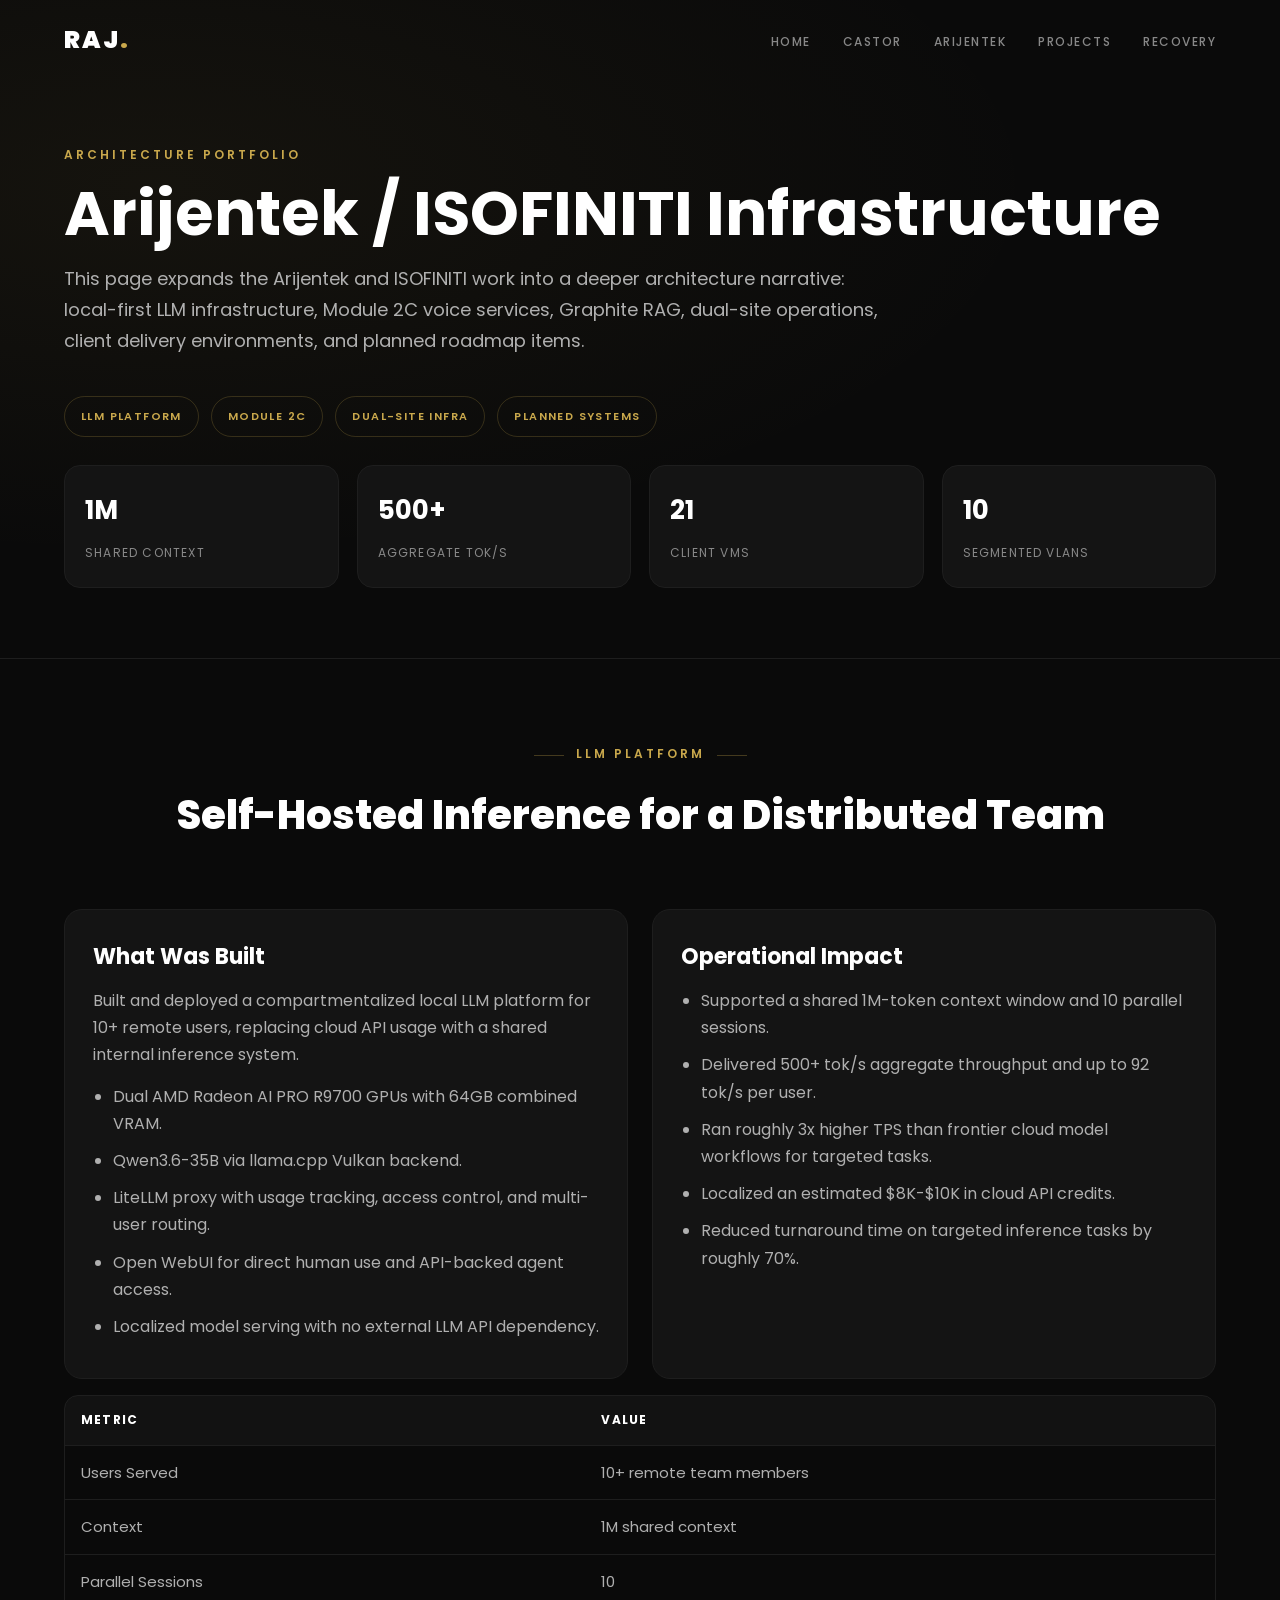
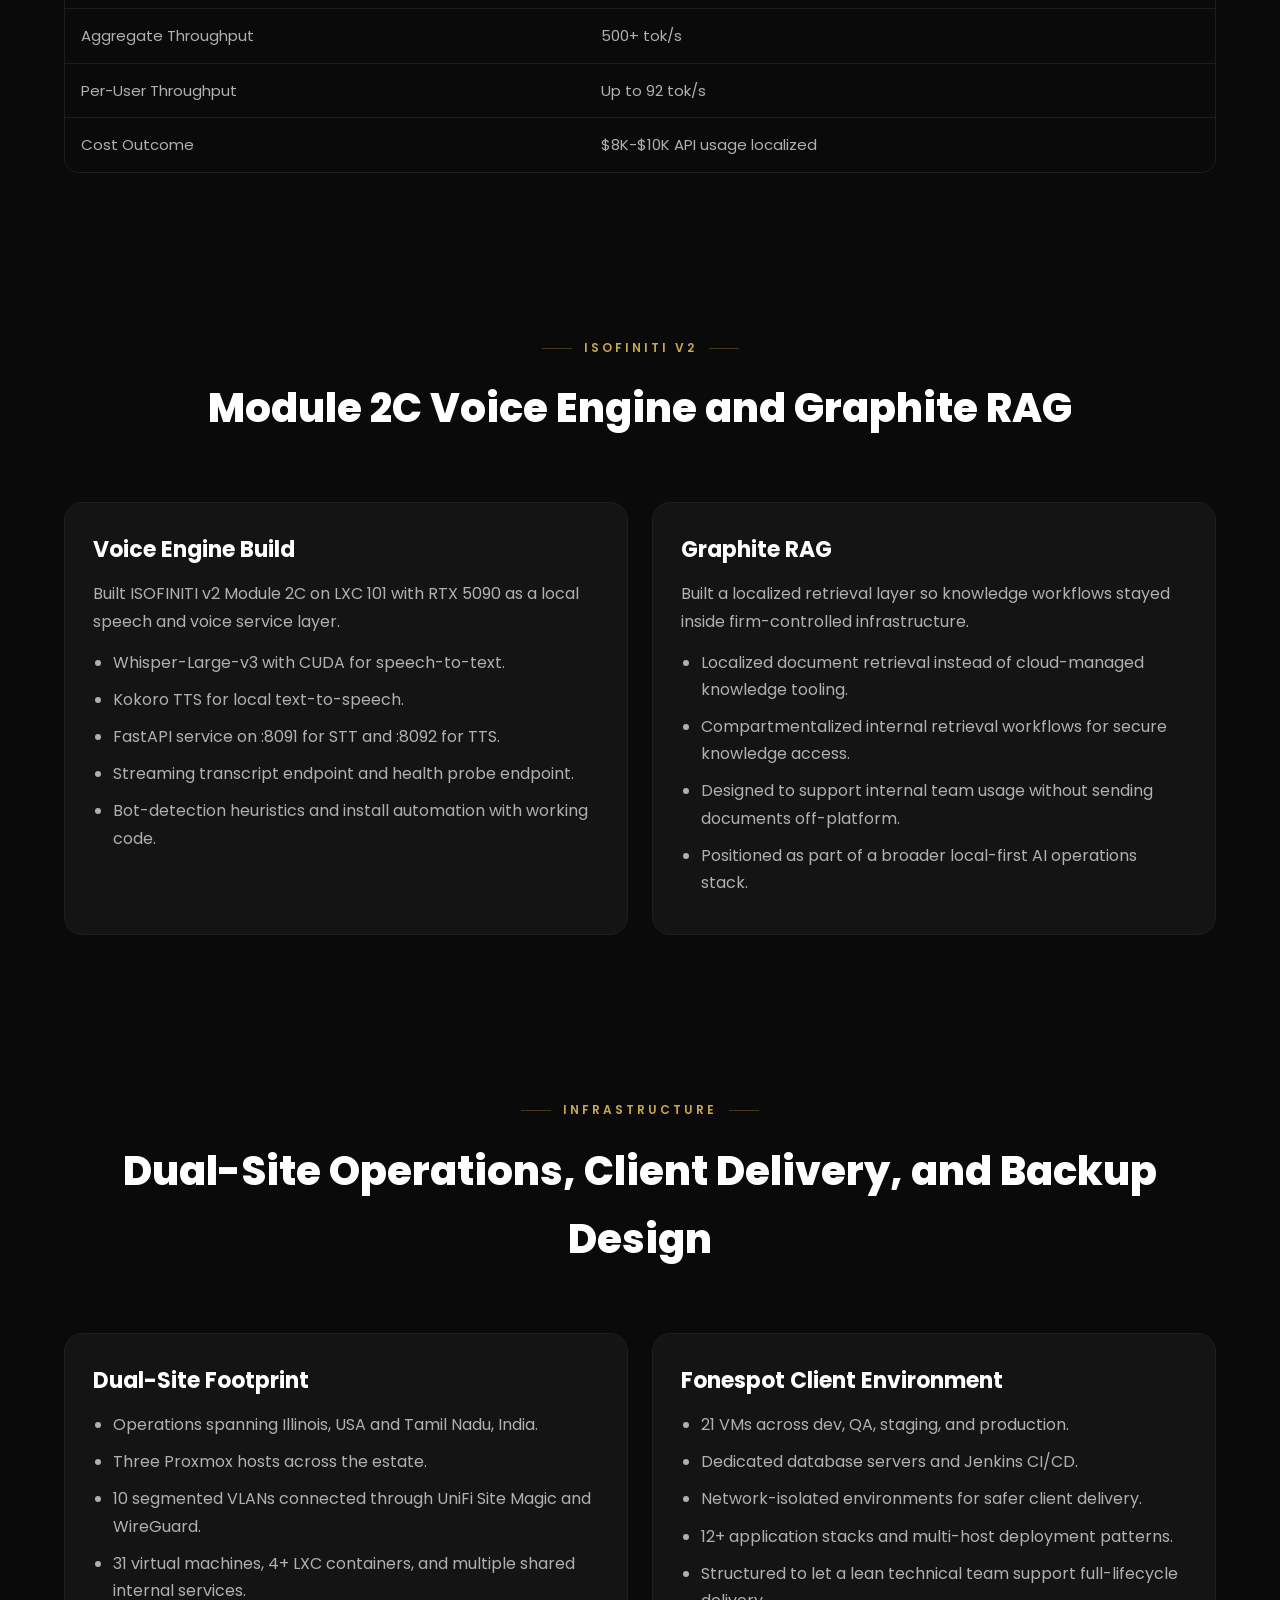
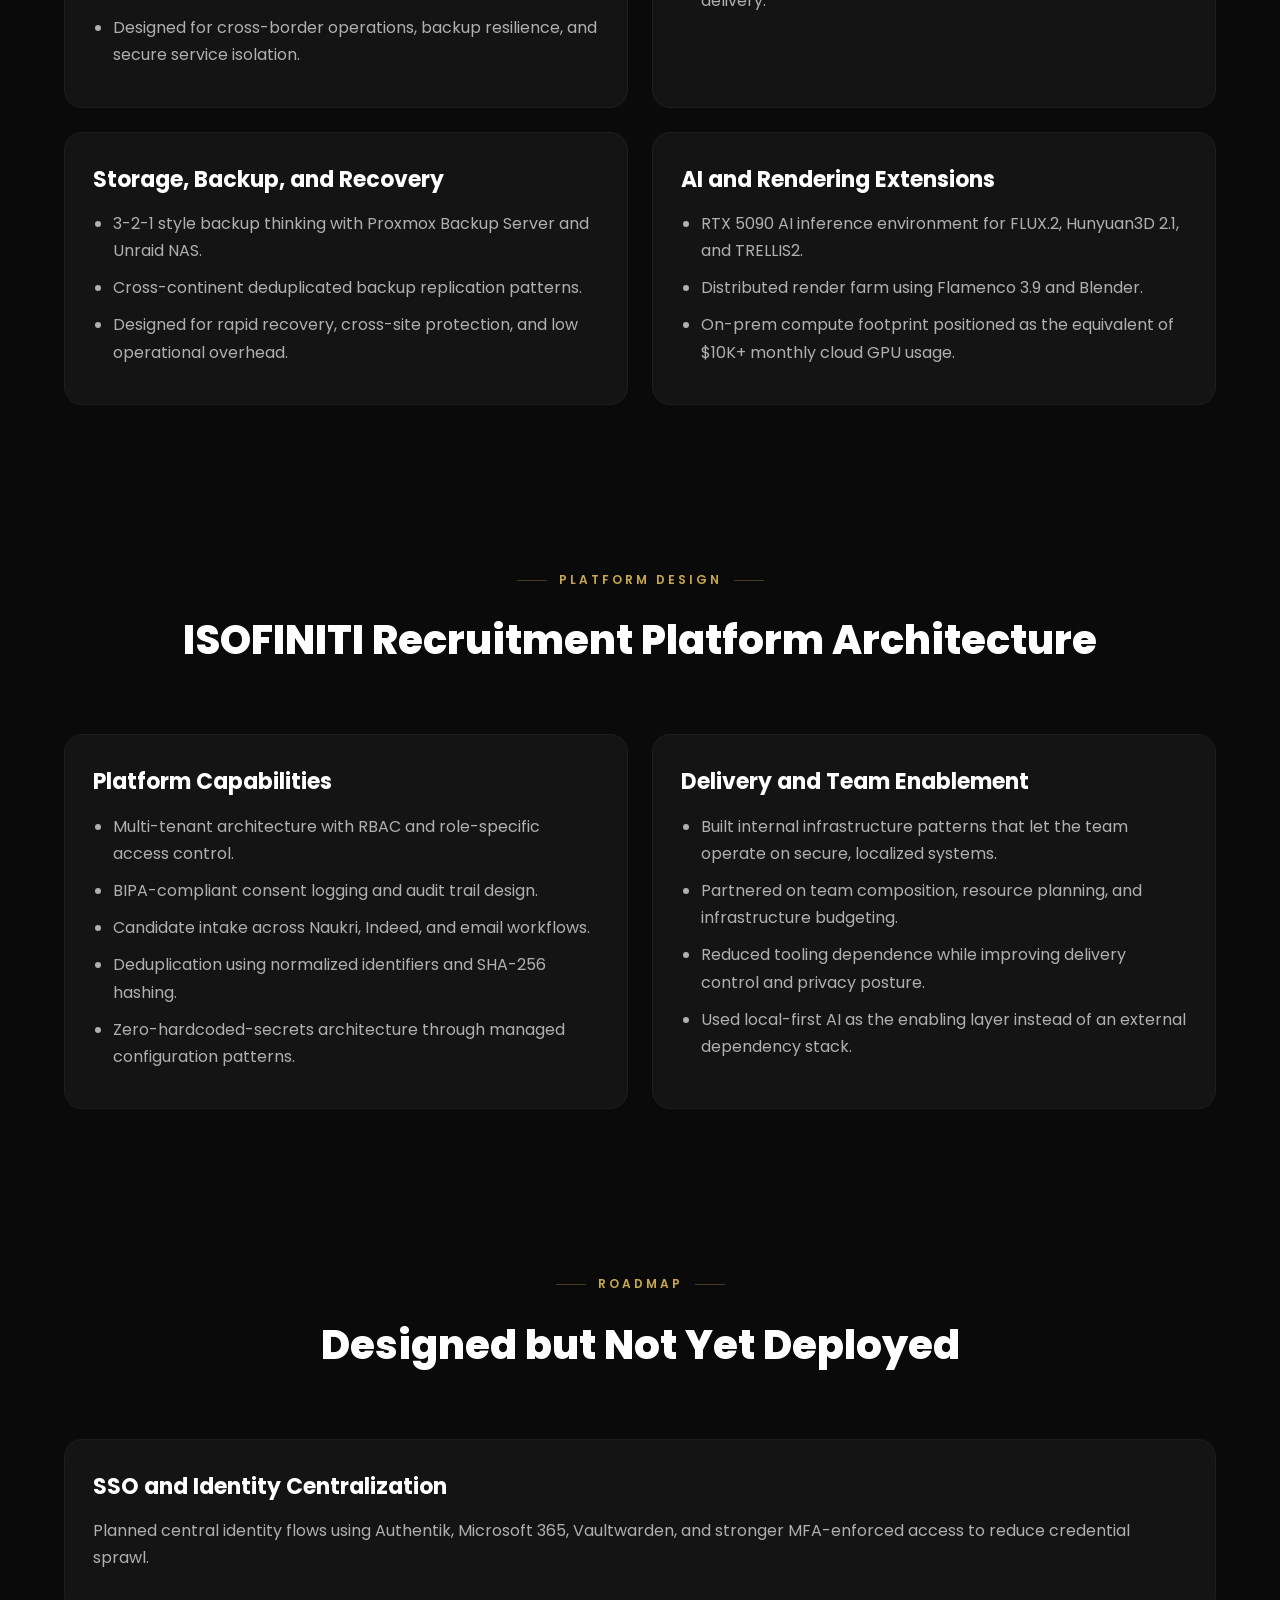
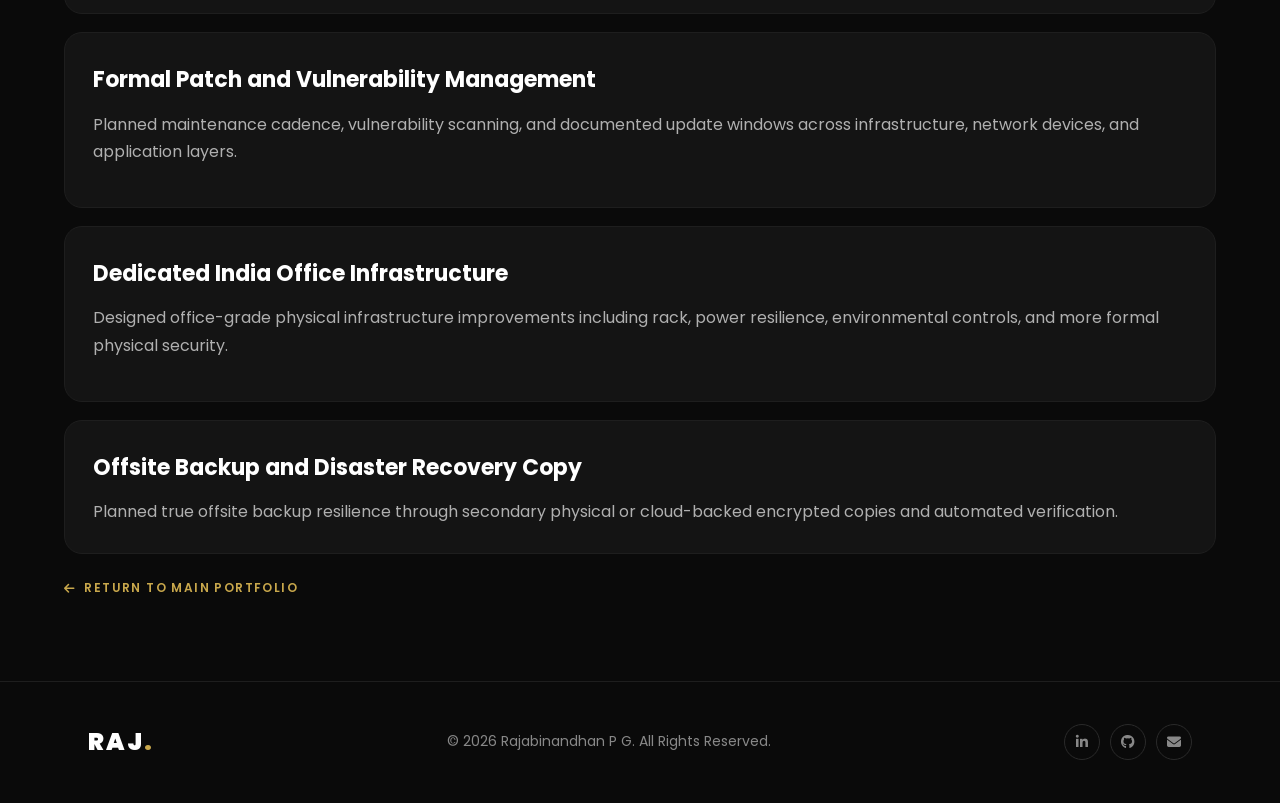
==== arijentek.html @ a94889e8 "Data dump" ====
<!DOCTYPE html>
<html lang="en">

<head>
  <meta charset="UTF-8">
  <meta name="viewport" content="width=device-width, initial-scale=1.0">
  <title>Arijentek & ISOFINITI | Rajabinandhan P G</title>
  <link rel="stylesheet" href="style.css">
  <link rel="stylesheet" href="https://cdnjs.cloudflare.com/ajax/libs/font-awesome/6.5.0/css/all.min.css">
  <link href="https://fonts.googleapis.com/css2?family=Poppins:wght@300;400;500;600;700;800;900&display=swap"
    rel="stylesheet">
</head>

<body>
  <nav class="navbar scrolled" id="navbar">
    <div class="container nav-container">
      <a href="index.html" class="logo">RAJ<span>.</span></a>
      <ul class="nav-links" id="navLinks">
        <li><a href="index.html">Home</a></li>
        <li><a href="castor.html">Castor</a></li>
        <li><a href="arijentek.html" class="active">Arijentek</a></li>
        <li><a href="projects.html">Projects</a></li>
        <li><a href="recovery.html">Recovery</a></li>
      </ul>
      <div class="hamburger" id="hamburger">
        <span></span>
        <span></span>
        <span></span>
      </div>
    </div>
  </nav>

  <section class="page-hero">
    <div class="container">
      <span class="label">Architecture Portfolio</span>
      <h1>Arijentek / ISOFINITI Infrastructure</h1>
      <p>This page expands the Arijentek and ISOFINITI work into a deeper architecture narrative: local-first LLM infrastructure, Module 2C voice services, Graphite RAG, dual-site operations, client delivery environments, and planned roadmap items.</p>
      <div class="page-links">
        <a href="#llm-platform" class="detail-link">LLM Platform</a>
        <a href="#voice-engine" class="detail-link">Module 2C</a>
        <a href="#dual-site" class="detail-link">Dual-Site Infra</a>
        <a href="#roadmap" class="detail-link">Planned Systems</a>
      </div>
      <div class="metric-grid">
        <div class="metric-card">
          <strong>1M</strong>
          <span>Shared Context</span>
        </div>
        <div class="metric-card">
          <strong>500+</strong>
          <span>Aggregate Tok/S</span>
        </div>
        <div class="metric-card">
          <strong>21</strong>
          <span>Client VMs</span>
        </div>
        <div class="metric-card">
          <strong>10</strong>
          <span>Segmented VLANs</span>
        </div>
      </div>
    </div>
  </section>

  <section class="content-section" id="llm-platform">
    <div class="container">
      <div class="section-header">
        <span class="label">LLM Platform</span>
        <h2>Self-Hosted Inference for a Distributed Team</h2>
      </div>
      <div class="content-grid">
        <div class="content-card">
          <h3>What Was Built</h3>
          <p>Built and deployed a compartmentalized local LLM platform for 10+ remote users, replacing cloud API usage with a shared internal inference system.</p>
          <ul class="bullet-list">
            <li>Dual AMD Radeon AI PRO R9700 GPUs with 64GB combined VRAM.</li>
            <li>Qwen3.6-35B via llama.cpp Vulkan backend.</li>
            <li>LiteLLM proxy with usage tracking, access control, and multi-user routing.</li>
            <li>Open WebUI for direct human use and API-backed agent access.</li>
            <li>Localized model serving with no external LLM API dependency.</li>
          </ul>
        </div>
        <div class="content-card">
          <h3>Operational Impact</h3>
          <ul class="bullet-list">
            <li>Supported a shared 1M-token context window and 10 parallel sessions.</li>
            <li>Delivered 500+ tok/s aggregate throughput and up to 92 tok/s per user.</li>
            <li>Ran roughly 3x higher TPS than frontier cloud model workflows for targeted tasks.</li>
            <li>Localized an estimated $8K-$10K in cloud API credits.</li>
            <li>Reduced turnaround time on targeted inference tasks by roughly 70%.</li>
          </ul>
        </div>
      </div>

      <div class="data-table">
        <table>
          <thead>
            <tr>
              <th>Metric</th>
              <th>Value</th>
            </tr>
          </thead>
          <tbody>
            <tr>
              <td>Users Served</td>
              <td>10+ remote team members</td>
            </tr>
            <tr>
              <td>Context</td>
              <td>1M shared context</td>
            </tr>
            <tr>
              <td>Parallel Sessions</td>
              <td>10</td>
            </tr>
            <tr>
              <td>Aggregate Throughput</td>
              <td>500+ tok/s</td>
            </tr>
            <tr>
              <td>Per-User Throughput</td>
              <td>Up to 92 tok/s</td>
            </tr>
            <tr>
              <td>Cost Outcome</td>
              <td>$8K-$10K API usage localized</td>
            </tr>
          </tbody>
        </table>
      </div>
    </div>
  </section>

  <section class="content-section" id="voice-engine">
    <div class="container">
      <div class="section-header">
        <span class="label">ISOFINITI v2</span>
        <h2>Module 2C Voice Engine and Graphite RAG</h2>
      </div>
      <div class="content-grid">
        <div class="content-card">
          <h3>Voice Engine Build</h3>
          <p>Built ISOFINITI v2 Module 2C on LXC 101 with RTX 5090 as a local speech and voice service layer.</p>
          <ul class="bullet-list">
            <li>Whisper-Large-v3 with CUDA for speech-to-text.</li>
            <li>Kokoro TTS for local text-to-speech.</li>
            <li>FastAPI service on :8091 for STT and :8092 for TTS.</li>
            <li>Streaming transcript endpoint and health probe endpoint.</li>
            <li>Bot-detection heuristics and install automation with working code.</li>
          </ul>
        </div>
        <div class="content-card">
          <h3>Graphite RAG</h3>
          <p>Built a localized retrieval layer so knowledge workflows stayed inside firm-controlled infrastructure.</p>
          <ul class="bullet-list">
            <li>Localized document retrieval instead of cloud-managed knowledge tooling.</li>
            <li>Compartmentalized internal retrieval workflows for secure knowledge access.</li>
            <li>Designed to support internal team usage without sending documents off-platform.</li>
            <li>Positioned as part of a broader local-first AI operations stack.</li>
          </ul>
        </div>
      </div>
    </div>
  </section>

  <section class="content-section" id="dual-site">
    <div class="container">
      <div class="section-header">
        <span class="label">Infrastructure</span>
        <h2>Dual-Site Operations, Client Delivery, and Backup Design</h2>
      </div>
      <div class="content-grid">
        <div class="content-card">
          <h3>Dual-Site Footprint</h3>
          <ul class="bullet-list">
            <li>Operations spanning Illinois, USA and Tamil Nadu, India.</li>
            <li>Three Proxmox hosts across the estate.</li>
            <li>10 segmented VLANs connected through UniFi Site Magic and WireGuard.</li>
            <li>31 virtual machines, 4+ LXC containers, and multiple shared internal services.</li>
            <li>Designed for cross-border operations, backup resilience, and secure service isolation.</li>
          </ul>
        </div>
        <div class="content-card">
          <h3>Fonespot Client Environment</h3>
          <ul class="bullet-list">
            <li>21 VMs across dev, QA, staging, and production.</li>
            <li>Dedicated database servers and Jenkins CI/CD.</li>
            <li>Network-isolated environments for safer client delivery.</li>
            <li>12+ application stacks and multi-host deployment patterns.</li>
            <li>Structured to let a lean technical team support full-lifecycle delivery.</li>
          </ul>
        </div>
        <div class="content-card">
          <h3>Storage, Backup, and Recovery</h3>
          <ul class="bullet-list">
            <li>3-2-1 style backup thinking with Proxmox Backup Server and Unraid NAS.</li>
            <li>Cross-continent deduplicated backup replication patterns.</li>
            <li>Designed for rapid recovery, cross-site protection, and low operational overhead.</li>
          </ul>
        </div>
        <div class="content-card">
          <h3>AI and Rendering Extensions</h3>
          <ul class="bullet-list">
            <li>RTX 5090 AI inference environment for FLUX.2, Hunyuan3D 2.1, and TRELLIS2.</li>
            <li>Distributed render farm using Flamenco 3.9 and Blender.</li>
            <li>On-prem compute footprint positioned as the equivalent of $10K+ monthly cloud GPU usage.</li>
          </ul>
        </div>
      </div>
    </div>
  </section>

  <section class="content-section" id="platform-design">
    <div class="container">
      <div class="section-header">
        <span class="label">Platform Design</span>
        <h2>ISOFINITI Recruitment Platform Architecture</h2>
      </div>
      <div class="content-grid">
        <div class="content-card">
          <h3>Platform Capabilities</h3>
          <ul class="bullet-list">
            <li>Multi-tenant architecture with RBAC and role-specific access control.</li>
            <li>BIPA-compliant consent logging and audit trail design.</li>
            <li>Candidate intake across Naukri, Indeed, and email workflows.</li>
            <li>Deduplication using normalized identifiers and SHA-256 hashing.</li>
            <li>Zero-hardcoded-secrets architecture through managed configuration patterns.</li>
          </ul>
        </div>
        <div class="content-card">
          <h3>Delivery and Team Enablement</h3>
          <ul class="bullet-list">
            <li>Built internal infrastructure patterns that let the team operate on secure, localized systems.</li>
            <li>Partnered on team composition, resource planning, and infrastructure budgeting.</li>
            <li>Reduced tooling dependence while improving delivery control and privacy posture.</li>
            <li>Used local-first AI as the enabling layer instead of an external dependency stack.</li>
          </ul>
        </div>
      </div>
    </div>
  </section>

  <section class="content-section" id="roadmap">
    <div class="container">
      <div class="section-header">
        <span class="label">Roadmap</span>
        <h2>Designed but Not Yet Deployed</h2>
      </div>
      <div class="section-grid section-stack">
        <div class="content-card">
          <h3>SSO and Identity Centralization</h3>
          <p>Planned central identity flows using Authentik, Microsoft 365, Vaultwarden, and stronger MFA-enforced access to reduce credential sprawl.</p>
        </div>
        <div class="content-card">
          <h3>Formal Patch and Vulnerability Management</h3>
          <p>Planned maintenance cadence, vulnerability scanning, and documented update windows across infrastructure, network devices, and application layers.</p>
        </div>
        <div class="content-card">
          <h3>Dedicated India Office Infrastructure</h3>
          <p>Designed office-grade physical infrastructure improvements including rack, power resilience, environmental controls, and more formal physical security.</p>
        </div>
        <div class="content-card">
          <h3>Offsite Backup and Disaster Recovery Copy</h3>
          <p>Planned true offsite backup resilience through secondary physical or cloud-backed encrypted copies and automated verification.</p>
        </div>
      </div>
      <a href="index.html" class="back-home"><i class="fas fa-arrow-left"></i> Return to main portfolio</a>
    </div>
  </section>

  <footer class="footer">
    <div class="container">
      <div class="footer-content">
        <a href="index.html" class="logo">RAJ<span>.</span></a>
        <p>&copy; 2026 Rajabinandhan P G. All Rights Reserved.</p>
        <div class="footer-social">
          <a href="https://www.linkedin.com/in/raj-abinandhanpg/" class="social-link" target="_blank"><i class="fab fa-linkedin-in"></i></a>
          <a href="https://github.com/RajabinandhanPG" class="social-link" target="_blank"><i class="fab fa-github"></i></a>
          <a href="mailto:rajabinandhanpg@gmail.com" class="social-link"><i class="fas fa-envelope"></i></a>
        </div>
      </div>
    </div>
  </footer>

  <button class="scroll-top" id="scrollTop"><i class="fas fa-arrow-up"></i></button>
  <script src="script.js"></script>
</body>

</html>
---- style.css ----
/* ===== RESET & BASE ===== */
*, *::before, *::after {
  margin: 0;
  padding: 0;
  box-sizing: border-box;
}

:root {
  --primary: #c9a84c;
  --primary-light: rgba(201, 168, 76, 0.12);
  --primary-hover: #dbb85e;
  --bg: #0a0a0a;
  --bg-alt: #0f0f0f;
  --bg-card: #141414;
  --bg-card-hover: #1a1a1a;
  --border: #1e1e1e;
  --border-light: #2a2a2a;
  --text: #888888;
  --text-light: #b0b0b0;
  --text-white: #e8e8e8;
  --white: #ffffff;
  --font: 'Poppins', sans-serif;
  --transition: 0.35s cubic-bezier(0.4, 0, 0.2, 1);
}

html {
  scroll-behavior: smooth;
  scroll-padding-top: 80px;
}

body {
  font-family: var(--font);
  background: var(--bg);
  color: var(--text);
  overflow-x: hidden;
  line-height: 1.7;
  -webkit-font-smoothing: antialiased;
}

a { text-decoration: none; color: inherit; }
ul { list-style: none; }
img { max-width: 100%; display: block; }
table { width: 100%; border-collapse: collapse; }

.container {
  max-width: 1200px;
  margin: 0 auto;
  padding: 0 24px;
}

/* ===== NAVBAR ===== */
.navbar {
  position: fixed;
  top: 0;
  left: 0;
  width: 100%;
  z-index: 1000;
  padding: 20px 0;
  transition: var(--transition);
  background: transparent;
}

.navbar.scrolled {
  background: rgba(10, 10, 10, 0.92);
  backdrop-filter: blur(24px);
  -webkit-backdrop-filter: blur(24px);
  padding: 14px 0;
  border-bottom: 1px solid var(--border);
}

.nav-container {
  display: flex;
  align-items: center;
  justify-content: space-between;
}

.logo {
  font-size: 24px;
  font-weight: 900;
  color: var(--white);
  letter-spacing: 2px;
  position: relative;
}

.logo span { color: var(--primary); }

.nav-links { display: flex; gap: 32px; align-items: center; }

.nav-links a {
  font-size: 12px;
  font-weight: 500;
  color: var(--text);
  text-transform: uppercase;
  letter-spacing: 1.5px;
  transition: var(--transition);
  position: relative;
  padding: 4px 0;
}

.nav-links a::after {
  content: '';
  position: absolute;
  bottom: -1px;
  left: 0;
  width: 0;
  height: 1.5px;
  background: var(--primary);
  transition: var(--transition);
}

.nav-links a:hover,
.nav-links a.active { color: var(--white); }

.nav-links a:hover::after,
.nav-links a.active::after { width: 100%; }

.hamburger {
  display: none;
  flex-direction: column;
  gap: 5px;
  cursor: pointer;
  z-index: 1001;
}

.hamburger span {
  width: 26px;
  height: 2px;
  background: var(--white);
  transition: var(--transition);
  border-radius: 2px;
}

.hamburger.active span:nth-child(1) { transform: rotate(45deg) translate(5px, 5px); }
.hamburger.active span:nth-child(2) { opacity: 0; }
.hamburger.active span:nth-child(3) { transform: rotate(-45deg) translate(5px, -5px); }

/* ===== HERO ===== */
.hero {
  min-height: 100vh;
  padding: 120px 0 80px;
  position: relative;
  background: radial-gradient(ellipse at 10% 40%, rgba(201, 168, 76, 0.04) 0%, transparent 60%);
}

.hero-container {
  display: flex;
  align-items: center;
  justify-content: space-between;
  gap: 60px;
}

.hero-content { flex: 1; max-width: 620px; }

.hero-greeting {
  display: inline-block;
  font-size: 16px;
  font-weight: 800;
  color: var(--primary);
  letter-spacing: 3px;
  text-transform: uppercase;
  margin-bottom: 12px;
}

.hero-content h1 {
  font-size: clamp(56px, 8vw, 100px);
  font-weight: 900;
  color: var(--white);
  line-height: 1;
  margin-bottom: 16px;
  letter-spacing: -2px;
}

.hero-content h1 span { color: var(--primary); }

.hero-title {
  font-size: clamp(22px, 3vw, 30px);
  font-weight: 700;
  color: var(--text-light);
  margin-bottom: 24px;
  letter-spacing: 0;
}

.hero-content p {
  font-size: 18px;
  font-weight: 500;
  line-height: 1.8;
  margin-bottom: 40px;
  max-width: 560px;
  color: var(--text-light);
}

.hero-buttons {
  display: flex;
  gap: 16px;
  margin-bottom: 48px;
  align-items: center;
}

.btn {
  display: inline-flex;
  align-items: center;
  gap: 10px;
  padding: 15px 30px;
  font-size: 12px;
  font-weight: 600;
  text-transform: uppercase;
  letter-spacing: 1.5px;
  border-radius: 50px;
  transition: var(--transition);
  cursor: pointer;
  font-family: var(--font);
  border: none;
}

.btn-primary {
  background: var(--primary);
  color: var(--bg);
}

.btn-primary:hover {
  background: var(--primary-hover);
  transform: translateY(-2px);
  box-shadow: 0 10px 40px rgba(201, 168, 76, 0.25);
}

.btn-secondary {
  background: transparent;
  color: var(--text-light);
  border: 1px solid var(--border-light);
}

.btn-secondary:hover {
  border-color: var(--primary);
  color: var(--primary);
}

.hero-social { display: flex; gap: 14px; align-items: center; }

/* Hero Image */
.hero-image {
  flex-shrink: 0;
  display: flex;
  align-items: center;
  justify-content: center;
}

.image-wrapper {
  width: 380px;
  height: 460px;
  border-radius: 20px;
  overflow: hidden;
  position: relative;
  border: 1px solid var(--border);
  background: var(--bg-card);
}

.image-wrapper::before {
  content: '';
  position: absolute;
  inset: 0;
  border-radius: 20px;
  padding: 1px;
  background: linear-gradient(180deg, rgba(201, 168, 76, 0.2), transparent 50%);
  -webkit-mask: linear-gradient(#fff 0 0) content-box, linear-gradient(#fff 0 0);
  -webkit-mask-composite: xor;
  mask-composite: exclude;
  pointer-events: none;
  z-index: 1;
}

.image-wrapper img {
  width: 100%;
  height: 100%;
  object-fit: cover;
  object-position: center top;
  display: block;
}

.social-link {
  width: 42px;
  height: 42px;
  display: flex;
  align-items: center;
  justify-content: center;
  border-radius: 50%;
  border: 1px solid var(--border-light);
  color: var(--text);
  font-size: 15px;
  transition: var(--transition);
}

.social-link:hover {
  border-color: var(--primary);
  color: var(--primary);
  transform: translateY(-3px);
  box-shadow: 0 5px 15px rgba(201, 168, 76, 0.2);
}

/* Email Button */
.email-btn {
  position: fixed;
  right: 30px;
  top: 50%;
  transform: translateY(-50%) rotate(90deg);
  transform-origin: right center;
  display: flex;
  align-items: center;
  gap: 12px;
  color: var(--text);
  font-size: 12px;
  font-weight: 500;
  letter-spacing: 2px;
  text-transform: uppercase;
  transition: var(--transition);
  z-index: 100;
  cursor: pointer;
  white-space: nowrap;
}

.email-btn i { font-size: 16px; }
.email-btn:hover { color: var(--primary); }

/* Scroll Indicator */
.scroll-indicator {
  position: absolute;
  bottom: 40px;
  left: 50%;
  transform: translateX(-50%);
  display: flex;
  flex-direction: column;
  align-items: center;
  gap: 8px;
}

.mouse {
  width: 24px;
  height: 38px;
  border: 2px solid var(--border-light);
  border-radius: 12px;
  position: relative;
}

.wheel {
  width: 3px;
  height: 8px;
  background: var(--primary);
  border-radius: 2px;
  position: absolute;
  top: 6px;
  left: 50%;
  transform: translateX(-50%);
  animation: scrollAnim 1.5s ease-in-out infinite;
}

@keyframes scrollAnim {
  0%, 100% { opacity: 1; transform: translateX(-50%) translateY(0); }
  100% { opacity: 0; transform: translateX(-50%) translateY(12px); }
}

.scroll-indicator span {
  font-size: 10px;
  letter-spacing: 2px;
  text-transform: uppercase;
  color: var(--text);
}

/* ===== STATS BAR ===== */
.stats-bar {
  padding: 60px 0;
  border-top: 1px solid var(--border);
  border-bottom: 1px solid var(--border);
}

.stats-container {
  display: grid;
  grid-template-columns: repeat(4, 1fr);
  gap: 30px;
  max-width: 1200px;
  margin: 0 auto;
  padding: 0 24px;
  text-align: center;
}

.stat-item h3 {
  font-size: 42px;
  font-weight: 800;
  color: var(--white);
  margin-bottom: 6px;
}

.stat-item h3 span { color: var(--primary); }

.stat-item p {
  font-size: 12px;
  text-transform: uppercase;
  letter-spacing: 2px;
  color: var(--text);
}

/* ===== ABOUT ===== */
.about-section { padding: 100px 0; }

.section-header {
  text-align: center;
  margin-bottom: 60px;
}

.section-header .label {
  display: inline-block;
  font-size: 12px;
  font-weight: 600;
  letter-spacing: 3px;
  text-transform: uppercase;
  color: var(--primary);
  margin-bottom: 16px;
  position: relative;
}

.section-header .label::before,
.section-header .label::after {
  content: '';
  position: absolute;
  top: 50%;
  width: 30px;
  height: 1px;
  background: var(--primary);
  opacity: 0.3;
}

.section-header .label::before { right: calc(100% + 12px); }
.section-header .label::after { left: calc(100% + 12px); }

.section-header h2 {
  font-size: clamp(26px, 3.5vw, 40px);
  font-weight: 800;
  color: var(--white);
  margin-bottom: 16px;
}

.section-header p {
  max-width: 560px;
  margin: 0 auto;
  font-size: 17px;
}

.about-text-full {
  max-width: 800px;
  margin: 0 auto;
  text-align: center;
}

.about-text-full p {
  font-size: 20px;
  line-height: 1.8;
  margin-bottom: 20px;
  color: var(--text-light);
}

.about-text-full strong { color: var(--text-light); }

.about-details {
  margin-top: 30px;
  display: grid;
  grid-template-columns: 1fr 1fr;
  gap: 16px 30px;
}

.detail-item {
  display: flex;
  flex-direction: column;
  gap: 2px;
}

.detail-label {
  font-size: 11px;
  text-transform: uppercase;
  letter-spacing: 1.5px;
  color: var(--primary);
  font-weight: 600;
}

.detail-value {
  font-size: 14px;
  color: var(--white);
  font-weight: 500;
}

/* ===== SKILLS ===== */
.skills-section {
  padding: 100px 0;
  background: var(--bg-alt);
}

.skills-grid {
  display: grid;
  grid-template-columns: repeat(3, 1fr);
  gap: 24px;
  max-width: 1200px;
  margin: 0 auto;
  padding: 0 24px;
}

.skill-category {
  background: var(--bg-card);
  border: 1px solid var(--border);
  border-radius: 16px;
  padding: 32px 28px;
  transition: var(--transition);
}

.skill-category:hover {
  border-color: rgba(201, 168, 76, 0.2);
  transform: translateY(-4px);
  box-shadow: 0 12px 40px rgba(0, 0, 0, 0.3);
}

.skill-category-header {
  display: flex;
  align-items: center;
  gap: 14px;
  margin-bottom: 20px;
}

.skill-icon {
  width: 46px;
  height: 46px;
  display: flex;
  align-items: center;
  justify-content: center;
  border-radius: 12px;
  background: var(--primary-light);
  color: var(--primary);
  font-size: 18px;
  flex-shrink: 0;
}

.skill-category-header h3 {
  font-size: 15px;
  font-weight: 700;
  color: var(--white);
}

.skill-tags { display: flex; flex-wrap: wrap; gap: 8px; }

.skill-tag {
  padding: 6px 14px;
  font-size: 12px;
  font-weight: 500;
  color: var(--text-light);
  background: rgba(255, 255, 255, 0.04);
  border: 1px solid var(--border);
  border-radius: 20px;
  transition: var(--transition);
}

.skill-tag:hover {
  border-color: var(--primary);
  color: var(--primary);
  background: var(--primary-light);
}

/* ===== EXPERIENCE / TIMELINE ===== */
.experience-section { padding: 100px 0; }

.timeline {
  max-width: 800px;
  margin: 0 auto;
  padding: 0 24px;
  position: relative;
}

.timeline::before {
  content: '';
  position: absolute;
  left: 0;
  top: 0;
  bottom: 0;
  width: 1px;
  background: var(--border-light);
}

.timeline-item {
  padding-left: 40px;
  padding-bottom: 50px;
  position: relative;
}

.timeline-item:last-child { padding-bottom: 0; }

.timeline-marker {
  position: absolute;
  left: -5px;
  top: 4px;
}

.timeline-dot {
  width: 10px;
  height: 10px;
  border-radius: 50%;
  background: var(--primary);
  border: 2px solid var(--bg);
  box-shadow: 0 0 0 3px rgba(201, 168, 76, 0.2);
}

.timeline-content {
  background: var(--bg-card);
  border: 1px solid var(--border);
  border-radius: 14px;
  padding: 28px;
  transition: var(--transition);
}

.timeline-content:hover {
  border-color: rgba(201, 168, 76, 0.2);
  transform: translateX(4px);
}

.timeline-tag {
  display: inline-block;
  font-size: 11px;
  font-weight: 600;
  color: var(--primary);
  text-transform: uppercase;
  letter-spacing: 2px;
  margin-bottom: 10px;
}

.timeline-content h3 {
  font-size: 18px;
  font-weight: 700;
  color: var(--white);
  margin-bottom: 12px;
}

.timeline-content p {
  font-size: 16px;
  line-height: 1.7;
  margin-bottom: 16px;
}

.timeline-tech {
  display: flex;
  flex-wrap: wrap;
  gap: 8px;
}

.timeline-tech span {
  font-size: 11px;
  padding: 4px 12px;
  background: var(--primary-light);
  color: var(--primary);
  border-radius: 20px;
  font-weight: 500;
}

.detail-link {
  display: inline-flex;
  align-items: center;
  gap: 8px;
  margin-top: 12px;
  padding: 10px 16px;
  border-radius: 999px;
  border: 1px solid rgba(201, 168, 76, 0.22);
  color: var(--primary);
  font-size: 11px;
  font-weight: 600;
  letter-spacing: 1.4px;
  text-transform: uppercase;
  transition: var(--transition);
}

.detail-link:hover {
  background: var(--primary-light);
  border-color: var(--primary);
  transform: translateY(-2px);
}

/* ===== AI SECTION ===== */
.ai-section {
  padding: 100px 0;
  background: var(--bg-alt);
}

.ai-grid {
  display: grid;
  grid-template-columns: repeat(3, 1fr);
  gap: 24px;
  max-width: 1200px;
  margin: 0 auto 50px;
  padding: 0 24px;
}

.ai-card {
  background: var(--bg-card);
  border: 1px solid var(--border);
  border-radius: 16px;
  padding: 32px 28px;
  transition: var(--transition);
}

.ai-card:hover {
  border-color: rgba(201, 168, 76, 0.2);
  transform: translateY(-4px);
}

.ai-card-icon {
  width: 52px;
  height: 52px;
  display: flex;
  align-items: center;
  justify-content: center;
  border-radius: 14px;
  background: var(--primary-light);
  color: var(--primary);
  font-size: 22px;
  margin-bottom: 20px;
}

.ai-card h3 {
  font-size: 18px;
  font-weight: 700;
  color: var(--white);
  margin-bottom: 20px;
}

.ai-specs { display: flex; flex-direction: column; gap: 12px; }

.spec-row {
  display: flex;
  justify-content: space-between;
  align-items: center;
  padding-bottom: 10px;
  border-bottom: 1px solid var(--border);
}

.spec-label { font-size: 13px; color: var(--text); }

.spec-value {
  font-size: 13px;
  font-weight: 600;
  color: var(--white);
}

.ai-capabilities {
  display: flex;
  flex-wrap: wrap;
  gap: 8px;
}

.ai-cap {
  padding: 7px 16px;
  font-size: 12px;
  font-weight: 500;
  color: var(--text-light);
  background: var(--primary-light);
  border: 1px solid rgba(201, 168, 76, 0.15);
  border-radius: 20px;
}

.project-card-actions {
  margin-top: 18px;
}

/* Rendering Section */
.rendering-section {
  max-width: 1200px;
  margin: 0 auto;
  padding: 0 24px;
}

.rendering-header {
  text-align: center;
  margin-bottom: 30px;
}

.rendering-header h3 {
  font-size: 22px;
  font-weight: 700;
  color: var(--white);
  display: flex;
  align-items: center;
  justify-content: center;
  gap: 10px;
}

.rendering-header h3 i { color: var(--primary); }

.rendering-header p { font-size: 16px; margin-top: 6px; }

.rendering-grid {
  display: grid;
  grid-template-columns: repeat(4, 1fr);
  gap: 20px;
}

.render-stat {
  background: var(--bg-card);
  border: 1px solid var(--border);
  border-radius: 14px;
  padding: 28px 20px;
  text-align: center;
  transition: var(--transition);
}

.render-stat:hover {
  border-color: rgba(201, 168, 76, 0.2);
  transform: translateY(-3px);
}

.render-stat-value {
  display: block;
  font-size: 20px;
  font-weight: 800;
  color: var(--primary);
  margin-bottom: 6px;
}

.render-stat-label {
  font-size: 12px;
  color: var(--text);
  text-transform: uppercase;
  letter-spacing: 1px;
}

/* ===== PROBLEMS SECTION ===== */
.problems-section { padding: 100px 0; }

.problems-grid {
  display: grid;
  grid-template-columns: repeat(3, 1fr);
  gap: 24px;
  max-width: 1200px;
  margin: 0 auto;
  padding: 0 24px;
}

.problem-card {
  background: var(--bg-card);
  border: 1px solid var(--border);
  border-radius: 16px;
  padding: 32px 28px;
  transition: var(--transition);
  position: relative;
  overflow: hidden;
}

.problem-card::before {
  content: '';
  position: absolute;
  top: 0;
  left: 0;
  width: 100%;
  height: 3px;
  background: linear-gradient(90deg, var(--primary), transparent);
  opacity: 0;
  transition: var(--transition);
}

.problem-card:hover {
  border-color: rgba(201, 168, 76, 0.2);
  transform: translateY(-5px);
  box-shadow: 0 15px 40px rgba(0, 0, 0, 0.3);
}

.problem-card:hover::before { opacity: 1; }

.problem-number {
  font-size: 48px;
  font-weight: 900;
  color: var(--primary);
  margin-bottom: 16px;
  line-height: 1;
}

.problem-card h3 {
  font-size: 17px;
  font-weight: 700;
  color: var(--white);
  margin-bottom: 10px;
}

.problem-card p {
  font-size: 15px;
  line-height: 1.7;
  margin-bottom: 8px;
}

.problem-card .solution { color: var(--text-light); }

/* ===== CONTACT ===== */
.contact-section {
  padding: 100px 0;
  background: var(--bg-alt);
}

.contact-wrapper {
  display: grid;
  grid-template-columns: 1fr 1fr;
  gap: 60px;
  max-width: 1200px;
  margin: 0 auto;
  padding: 0 24px;
}

.contact-info h3 {
  font-size: 24px;
  color: var(--white);
  font-weight: 700;
  margin-bottom: 14px;
}

.contact-info > p { font-size: 16px; margin-bottom: 30px; }

.contact-detail {
  display: flex;
  align-items: center;
  gap: 16px;
  margin-bottom: 20px;
}

.contact-detail-icon {
  width: 46px;
  height: 46px;
  display: flex;
  align-items: center;
  justify-content: center;
  border-radius: 12px;
  background: var(--primary-light);
  color: var(--primary);
  font-size: 16px;
  flex-shrink: 0;
}

.contact-detail-text h4 {
  font-size: 13px;
  color: var(--white);
  font-weight: 600;
  margin-bottom: 2px;
}

.contact-detail-text p { font-size: 15px; }

.contact-form {
  display: flex;
  flex-direction: column;
  gap: 18px;
}

.form-row {
  display: grid;
  grid-template-columns: 1fr 1fr;
  gap: 18px;
}

.contact-form input,
.contact-form textarea {
  width: 100%;
  padding: 15px 18px;
  background: var(--bg-card);
  border: 1px solid var(--border);
  border-radius: 12px;
  color: var(--white);
  font-family: var(--font);
  font-size: 14px;
  transition: var(--transition);
  outline: none;
}

.contact-form input:focus,
.contact-form textarea:focus {
  border-color: var(--primary);
  box-shadow: 0 0 0 3px rgba(201, 168, 76, 0.1);
}

.contact-form textarea {
  height: 140px;
  resize: none;
}

.contact-form input::placeholder,
.contact-form textarea::placeholder { color: var(--text); opacity: 0.5; }

/* ===== DETAIL PAGES ===== */
.page-hero {
  padding: 140px 0 70px;
  border-bottom: 1px solid var(--border);
  background: radial-gradient(ellipse at 12% 28%, rgba(201, 168, 76, 0.06) 0%, transparent 56%);
}

.page-hero .label {
  display: inline-block;
  font-size: 12px;
  font-weight: 600;
  letter-spacing: 3px;
  text-transform: uppercase;
  color: var(--primary);
  margin-bottom: 16px;
}

.page-hero h1 {
  font-size: clamp(36px, 5vw, 62px);
  color: var(--white);
  margin-bottom: 18px;
  line-height: 1.05;
}

.page-hero p {
  max-width: 820px;
  font-size: 18px;
  color: var(--text-light);
}

.page-links {
  display: flex;
  flex-wrap: wrap;
  gap: 12px;
  margin-top: 28px;
}

.content-section {
  padding: 80px 0;
}

.content-grid {
  display: grid;
  grid-template-columns: repeat(2, minmax(0, 1fr));
  gap: 24px;
}

.content-card {
  background: var(--bg-card);
  border: 1px solid var(--border);
  border-radius: 18px;
  padding: 28px;
}

.content-card h3 {
  font-size: 22px;
  color: var(--white);
  margin-bottom: 12px;
}

.content-card p {
  font-size: 16px;
  color: var(--text-light);
  margin-bottom: 14px;
}

.content-card:last-child p:last-child {
  margin-bottom: 0;
}

.bullet-list {
  list-style: disc;
  padding-left: 20px;
  color: var(--text-light);
}

.bullet-list li {
  margin-bottom: 10px;
}

.metric-grid {
  display: grid;
  grid-template-columns: repeat(4, minmax(0, 1fr));
  gap: 18px;
  margin-top: 28px;
}

.metric-card {
  background: var(--bg-card);
  border: 1px solid var(--border);
  border-radius: 16px;
  padding: 22px 20px;
}

.metric-card strong {
  display: block;
  color: var(--white);
  font-size: 26px;
  margin-bottom: 6px;
}

.metric-card span {
  font-size: 12px;
  color: var(--text);
  text-transform: uppercase;
  letter-spacing: 1.2px;
}

.data-table {
  margin-top: 16px;
  overflow: hidden;
  border: 1px solid var(--border);
  border-radius: 14px;
}

.data-table th,
.data-table td {
  padding: 14px 16px;
  text-align: left;
  border-bottom: 1px solid var(--border);
}

.data-table th {
  color: var(--white);
  background: rgba(255, 255, 255, 0.03);
  font-size: 12px;
  letter-spacing: 1.2px;
  text-transform: uppercase;
}

.data-table td {
  color: var(--text-light);
  font-size: 15px;
}

.data-table tr:last-child td {
  border-bottom: none;
}

.section-stack {
  display: flex;
  flex-direction: column;
  gap: 18px;
}

.tag-row {
  display: flex;
  flex-wrap: wrap;
  gap: 8px;
  margin-top: 14px;
}

.tag-row span {
  padding: 6px 12px;
  border-radius: 999px;
  background: var(--primary-light);
  color: var(--primary);
  font-size: 11px;
}

.back-home {
  display: inline-flex;
  align-items: center;
  gap: 8px;
  margin-top: 24px;
  color: var(--primary);
  font-size: 12px;
  font-weight: 600;
  letter-spacing: 1.4px;
  text-transform: uppercase;
}

/* ===== FOOTER ===== */
.footer {
  padding: 40px 0;
  border-top: 1px solid var(--border);
}

.footer-content {
  display: flex;
  align-items: center;
  justify-content: space-between;
  max-width: 1200px;
  margin: 0 auto;
  padding: 0 24px;
}

.footer-content p { font-size: 14px; color: var(--text); }

.footer-social { display: flex; gap: 10px; }

.footer-social .social-link {
  width: 36px;
  height: 36px;
  font-size: 14px;
}

/* ===== SCROLL TO TOP ===== */
.scroll-top {
  position: fixed;
  bottom: 30px;
  right: 30px;
  width: 46px;
  height: 46px;
  background: var(--primary);
  color: var(--bg);
  border: none;
  border-radius: 12px;
  font-size: 16px;
  cursor: pointer;
  opacity: 0;
  visibility: hidden;
  transform: translateY(10px);
  transition: var(--transition);
  z-index: 999;
  display: flex;
  align-items: center;
  justify-content: center;
}

.scroll-top.visible {
  opacity: 1;
  visibility: visible;
  transform: translateY(0);
}

.scroll-top:hover {
  transform: translateY(-3px);
  box-shadow: 0 8px 25px rgba(201, 168, 76, 0.4);
}



/* ===== RESPONSIVE ===== */
@media (max-width: 1024px) {
  .hero-container {
    flex-direction: column-reverse;
    text-align: center;
    padding-top: 30px;
  }

  .hero-content { max-width: 100%; }
  .hero-content p { margin: 0 auto 40px; }
  .hero-buttons { justify-content: center; }
  .hero-social { justify-content: center; }

  .hero-image { width: 100%; display: flex; justify-content: center; margin-bottom: 30px; }

  .email-btn { display: none; }

  .skills-grid { grid-template-columns: repeat(2, 1fr); }
  .ai-grid { grid-template-columns: repeat(2, 1fr); }
  .problems-grid { grid-template-columns: repeat(2, 1fr); }
  .rendering-grid { grid-template-columns: repeat(2, 1fr); }
  .content-grid { grid-template-columns: 1fr; }
  .metric-grid { grid-template-columns: repeat(2, 1fr); }

  .stats-container { grid-template-columns: repeat(2, 1fr); gap: 40px; }
}

@media (max-width: 768px) {
  .hamburger { display: flex; }

  .nav-links {
    position: fixed;
    top: 0;
    right: -100%;
    width: 280px;
    height: 100vh;
    background: var(--bg-card);
    flex-direction: column;
    justify-content: center;
    gap: 28px;
    transition: var(--transition);
    border-left: 1px solid var(--border);
  }

  .nav-links.active { right: 0; }

  .skills-grid,
  .problems-grid { grid-template-columns: 1fr; }

  .ai-grid { grid-template-columns: 1fr; }

  .contact-wrapper { grid-template-columns: 1fr; }
  .form-row { grid-template-columns: 1fr; }
  .metric-grid { grid-template-columns: 1fr; }

  .footer-content {
    flex-direction: column;
    gap: 16px;
    text-align: center;
  }

  .rendering-grid { grid-template-columns: repeat(2, 1fr); }

  .about-details { grid-template-columns: 1fr; }

  .hero-image { width: 100%; margin-bottom: 30px; }
  .image-wrapper { width: 260px; height: 320px; }
  .image-wrapper::before { display: none; }
}

@media (max-width: 480px) {
  .hero-content h1 { font-size: 40px; }
  .hero-buttons { flex-direction: column; width: 100%; }
  .btn { width: 100%; justify-content: center; }
  .stats-container { grid-template-columns: 1fr; }
  .rendering-grid { grid-template-columns: 1fr; }
}
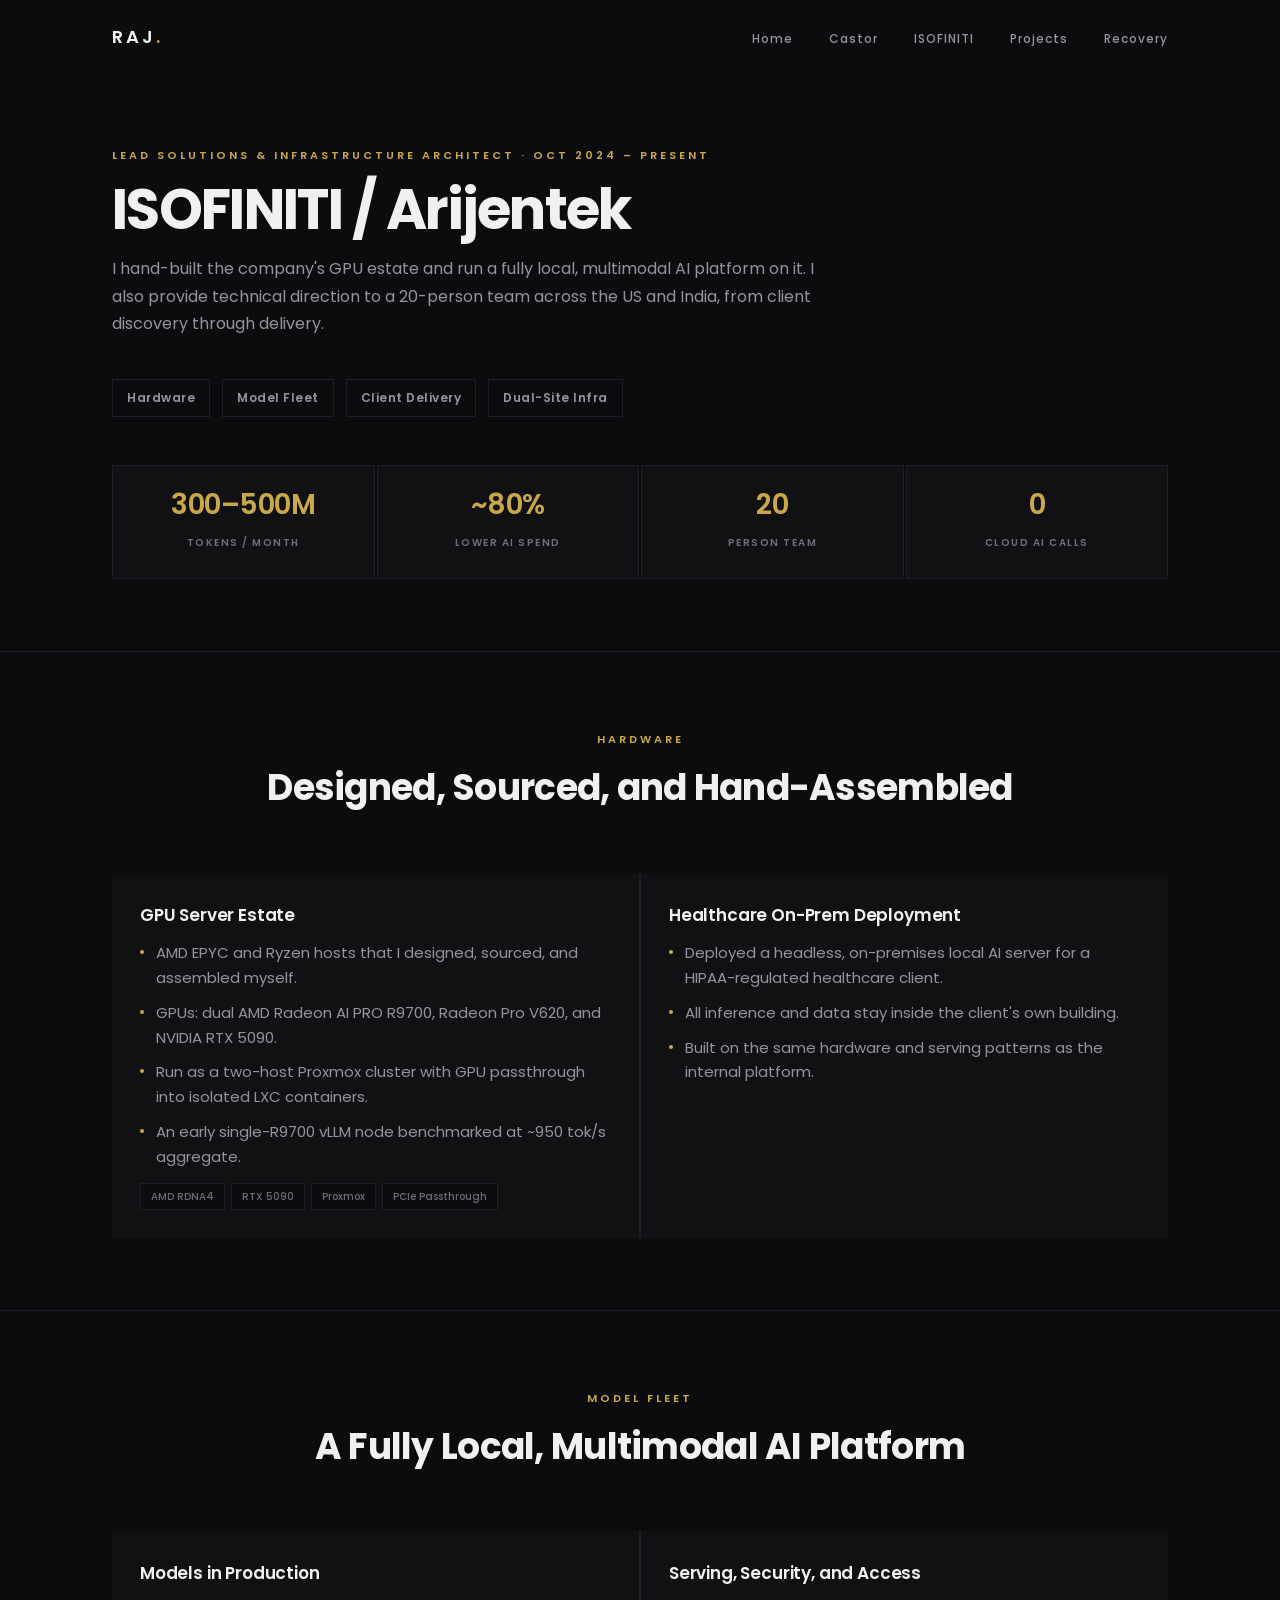
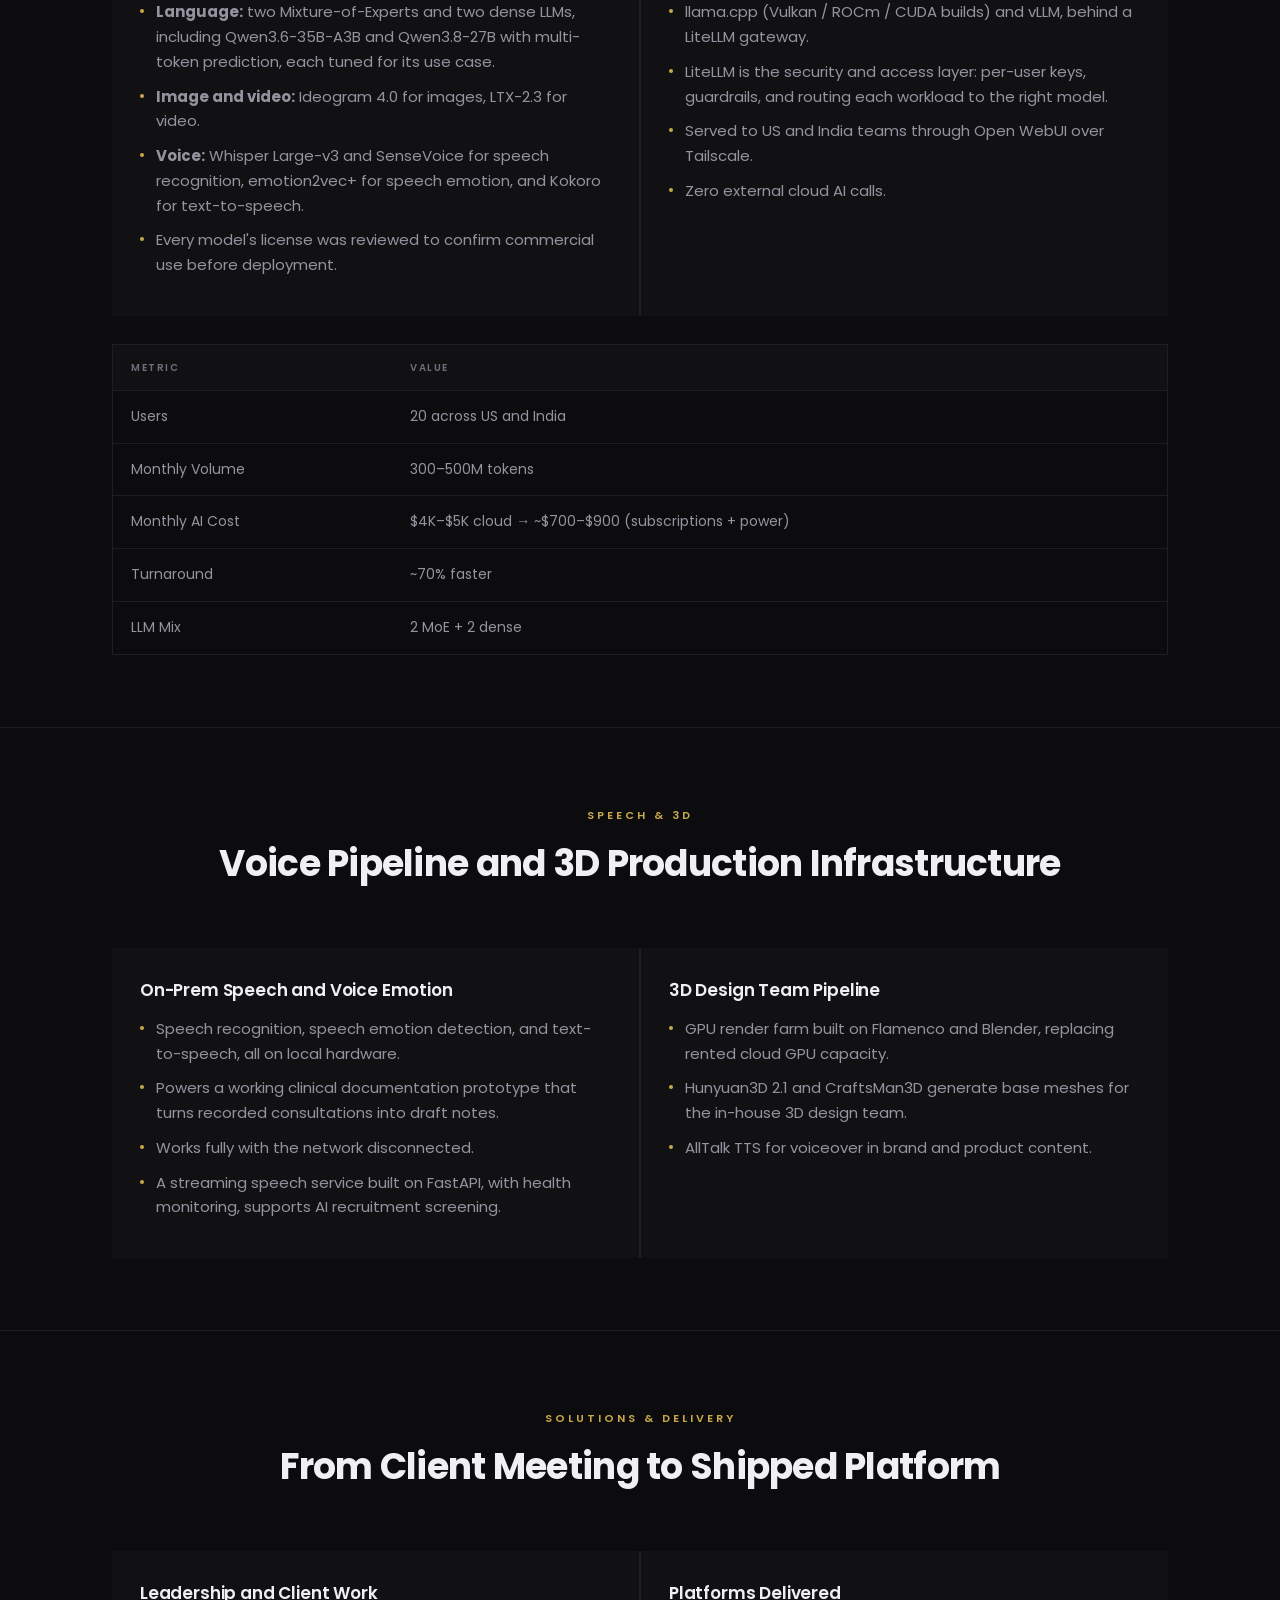
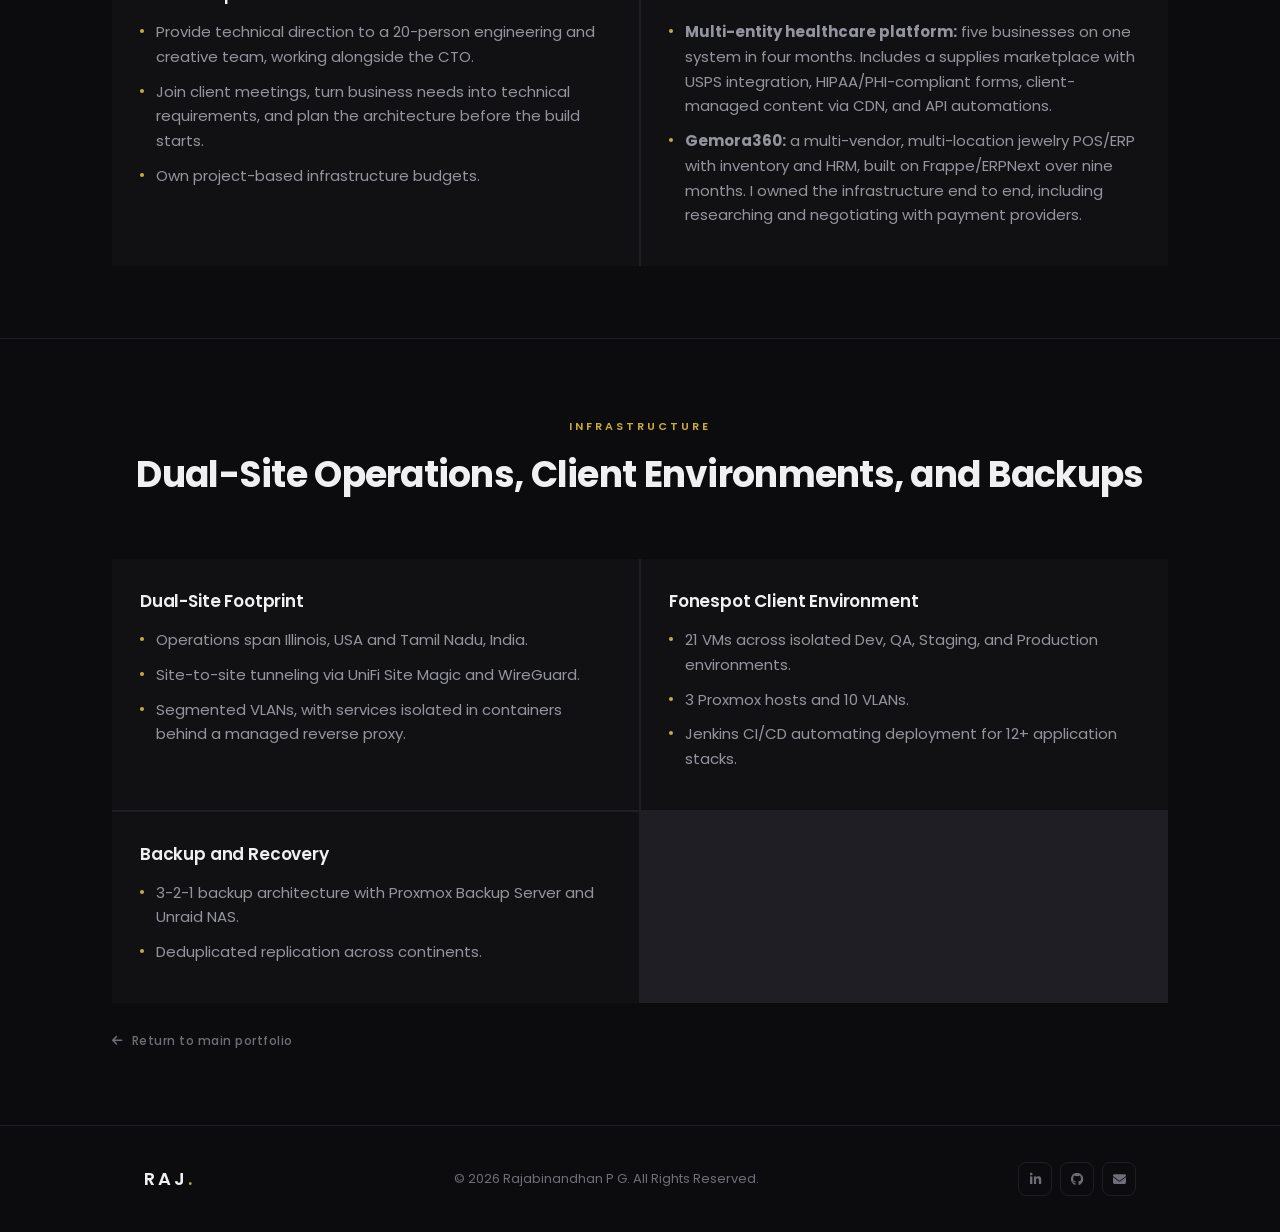
==== commit 802b5654: "Update portfolio to match current resume Co-Authored-By: Claude Opus 5.5 <noreply@anthropic.com> Cla" ====
--- a/arijentek.html
+++ b/arijentek.html
@@ -4,7 +4,7 @@
 <head>
   <meta charset="UTF-8">
   <meta name="viewport" content="width=device-width, initial-scale=1.0">
-  <title>Arijentek & ISOFINITI | Rajabinandhan P G</title>
+  <title>ISOFINITI / Arijentek | Rajabinandhan P G</title>
   <link rel="stylesheet" href="style.css">
   <link rel="stylesheet" href="https://cdnjs.cloudflare.com/ajax/libs/font-awesome/6.5.0/css/all.min.css">
   <link href="https://fonts.googleapis.com/css2?family=Poppins:wght@300;400;500;600;700;800;900&display=swap"
@@ -18,7 +18,7 @@
       <ul class="nav-links" id="navLinks">
         <li><a href="index.html">Home</a></li>
         <li><a href="castor.html">Castor</a></li>
-        <li><a href="arijentek.html" class="active">Arijentek</a></li>
+        <li><a href="arijentek.html" class="active">ISOFINITI</a></li>
         <li><a href="projects.html">Projects</a></li>
         <li><a href="recovery.html">Recovery</a></li>
       </ul>
@@ -32,31 +32,65 @@
 
   <section class="page-hero">
     <div class="container">
-      <span class="label">Architecture Portfolio</span>
-      <h1>Arijentek / ISOFINITI Infrastructure</h1>
-      <p>This page expands the Arijentek and ISOFINITI work into a deeper architecture narrative: local-first LLM infrastructure, Module 2C voice services, Graphite RAG, dual-site operations, client delivery environments, and planned roadmap items.</p>
+      <span class="label">Lead Solutions & Infrastructure Architect · Oct 2024 – Present</span>
+      <h1>ISOFINITI / Arijentek</h1>
+      <p>I hand-built the company's GPU estate and run a fully local, multimodal AI platform on it. I also provide technical direction to a 20-person team across the US and India, from client discovery through delivery.</p>
       <div class="page-links">
-        <a href="#llm-platform" class="detail-link">LLM Platform</a>
-        <a href="#voice-engine" class="detail-link">Module 2C</a>
+        <a href="#hardware" class="detail-link">Hardware</a>
+        <a href="#llm-platform" class="detail-link">Model Fleet</a>
+        <a href="#delivery" class="detail-link">Client Delivery</a>
         <a href="#dual-site" class="detail-link">Dual-Site Infra</a>
-        <a href="#roadmap" class="detail-link">Planned Systems</a>
       </div>
       <div class="metric-grid">
         <div class="metric-card">
-          <strong>1M</strong>
-          <span>Shared Context</span>
-        </div>
-        <div class="metric-card">
-          <strong>500+</strong>
-          <span>Aggregate Tok/S</span>
-        </div>
-        <div class="metric-card">
-          <strong>21</strong>
-          <span>Client VMs</span>
-        </div>
-        <div class="metric-card">
-          <strong>10</strong>
-          <span>Segmented VLANs</span>
+          <strong>300–500M</strong>
+          <span>Tokens / Month</span>
+        </div>
+        <div class="metric-card">
+          <strong>~80%</strong>
+          <span>Lower AI Spend</span>
+        </div>
+        <div class="metric-card">
+          <strong>20</strong>
+          <span>Person Team</span>
+        </div>
+        <div class="metric-card">
+          <strong>0</strong>
+          <span>Cloud AI Calls</span>
+        </div>
+      </div>
+    </div>
+  </section>
+
+  <section class="content-section" id="hardware">
+    <div class="container">
+      <div class="section-header">
+        <span class="label">Hardware</span>
+        <h2>Designed, Sourced, and Hand-Assembled</h2>
+      </div>
+      <div class="content-grid">
+        <div class="content-card">
+          <h3>GPU Server Estate</h3>
+          <ul class="bullet-list">
+            <li>AMD EPYC and Ryzen hosts that I designed, sourced, and assembled myself.</li>
+            <li>GPUs: dual AMD Radeon AI PRO R9700, Radeon Pro V620, and NVIDIA RTX 5090.</li>
+            <li>Run as a two-host Proxmox cluster with GPU passthrough into isolated LXC containers.</li>
+            <li>An early single-R9700 vLLM node benchmarked at ~950 tok/s aggregate.</li>
+          </ul>
+          <div class="tag-row">
+            <span>AMD RDNA4</span>
+            <span>RTX 5090</span>
+            <span>Proxmox</span>
+            <span>PCIe Passthrough</span>
+          </div>
+        </div>
+        <div class="content-card">
+          <h3>Healthcare On-Prem Deployment</h3>
+          <ul class="bullet-list">
+            <li>Deployed a headless, on-premises local AI server for a HIPAA-regulated healthcare client.</li>
+            <li>All inference and data stay inside the client's own building.</li>
+            <li>Built on the same hardware and serving patterns as the internal platform.</li>
+          </ul>
         </div>
       </div>
     </div>
@@ -65,29 +99,26 @@
   <section class="content-section" id="llm-platform">
     <div class="container">
       <div class="section-header">
-        <span class="label">LLM Platform</span>
-        <h2>Self-Hosted Inference for a Distributed Team</h2>
-      </div>
-      <div class="content-grid">
-        <div class="content-card">
-          <h3>What Was Built</h3>
-          <p>Built and deployed a compartmentalized local LLM platform for 10+ remote users, replacing cloud API usage with a shared internal inference system.</p>
-          <ul class="bullet-list">
-            <li>Dual AMD Radeon AI PRO R9700 GPUs with 64GB combined VRAM.</li>
-            <li>Qwen3.6-35B via llama.cpp Vulkan backend.</li>
-            <li>LiteLLM proxy with usage tracking, access control, and multi-user routing.</li>
-            <li>Open WebUI for direct human use and API-backed agent access.</li>
-            <li>Localized model serving with no external LLM API dependency.</li>
-          </ul>
-        </div>
-        <div class="content-card">
-          <h3>Operational Impact</h3>
-          <ul class="bullet-list">
-            <li>Supported a shared 1M-token context window and 10 parallel sessions.</li>
-            <li>Delivered 500+ tok/s aggregate throughput and up to 92 tok/s per user.</li>
-            <li>Ran roughly 3x higher TPS than frontier cloud model workflows for targeted tasks.</li>
-            <li>Localized an estimated $8K-$10K in cloud API credits.</li>
-            <li>Reduced turnaround time on targeted inference tasks by roughly 70%.</li>
+        <span class="label">Model Fleet</span>
+        <h2>A Fully Local, Multimodal AI Platform</h2>
+      </div>
+      <div class="content-grid">
+        <div class="content-card">
+          <h3>Models in Production</h3>
+          <ul class="bullet-list">
+            <li><strong>Language:</strong> two Mixture-of-Experts and two dense LLMs, including Qwen3.6-35B-A3B and Qwen3.8-27B with multi-token prediction, each tuned for its use case.</li>
+            <li><strong>Image and video:</strong> Ideogram 4.0 for images, LTX-2.3 for video.</li>
+            <li><strong>Voice:</strong> Whisper Large-v3 and SenseVoice for speech recognition, emotion2vec+ for speech emotion, and Kokoro for text-to-speech.</li>
+            <li>Every model's license was reviewed to confirm commercial use before deployment.</li>
+          </ul>
+        </div>
+        <div class="content-card">
+          <h3>Serving, Security, and Access</h3>
+          <ul class="bullet-list">
+            <li>llama.cpp (Vulkan / ROCm / CUDA builds) and vLLM, behind a LiteLLM gateway.</li>
+            <li>LiteLLM is the security and access layer: per-user keys, guardrails, and routing each workload to the right model.</li>
+            <li>Served to US and India teams through Open WebUI over Tailscale.</li>
+            <li>Zero external cloud AI calls.</li>
           </ul>
         </div>
       </div>
@@ -102,28 +133,24 @@
           </thead>
           <tbody>
             <tr>
-              <td>Users Served</td>
-              <td>10+ remote team members</td>
-            </tr>
-            <tr>
-              <td>Context</td>
-              <td>1M shared context</td>
-            </tr>
-            <tr>
-              <td>Parallel Sessions</td>
-              <td>10</td>
-            </tr>
-            <tr>
-              <td>Aggregate Throughput</td>
-              <td>500+ tok/s</td>
-            </tr>
-            <tr>
-              <td>Per-User Throughput</td>
-              <td>Up to 92 tok/s</td>
-            </tr>
-            <tr>
-              <td>Cost Outcome</td>
-              <td>$8K-$10K API usage localized</td>
+              <td>Users</td>
+              <td>20 across US and India</td>
+            </tr>
+            <tr>
+              <td>Monthly Volume</td>
+              <td>300–500M tokens</td>
+            </tr>
+            <tr>
+              <td>Monthly AI Cost</td>
+              <td>$4K–$5K cloud → ~$700–$900 (subscriptions + power)</td>
+            </tr>
+            <tr>
+              <td>Turnaround</td>
+              <td>~70% faster</td>
+            </tr>
+            <tr>
+              <td>LLM Mix</td>
+              <td>2 MoE + 2 dense</td>
             </tr>
           </tbody>
         </table>
@@ -134,29 +161,51 @@
   <section class="content-section" id="voice-engine">
     <div class="container">
       <div class="section-header">
-        <span class="label">ISOFINITI v2</span>
-        <h2>Module 2C Voice Engine and Graphite RAG</h2>
-      </div>
-      <div class="content-grid">
-        <div class="content-card">
-          <h3>Voice Engine Build</h3>
-          <p>Built ISOFINITI v2 Module 2C on LXC 101 with RTX 5090 as a local speech and voice service layer.</p>
-          <ul class="bullet-list">
-            <li>Whisper-Large-v3 with CUDA for speech-to-text.</li>
-            <li>Kokoro TTS for local text-to-speech.</li>
-            <li>FastAPI service on :8091 for STT and :8092 for TTS.</li>
-            <li>Streaming transcript endpoint and health probe endpoint.</li>
-            <li>Bot-detection heuristics and install automation with working code.</li>
-          </ul>
-        </div>
-        <div class="content-card">
-          <h3>Graphite RAG</h3>
-          <p>Built a localized retrieval layer so knowledge workflows stayed inside firm-controlled infrastructure.</p>
-          <ul class="bullet-list">
-            <li>Localized document retrieval instead of cloud-managed knowledge tooling.</li>
-            <li>Compartmentalized internal retrieval workflows for secure knowledge access.</li>
-            <li>Designed to support internal team usage without sending documents off-platform.</li>
-            <li>Positioned as part of a broader local-first AI operations stack.</li>
+        <span class="label">Speech & 3D</span>
+        <h2>Voice Pipeline and 3D Production Infrastructure</h2>
+      </div>
+      <div class="content-grid">
+        <div class="content-card">
+          <h3>On-Prem Speech and Voice Emotion</h3>
+          <ul class="bullet-list">
+            <li>Speech recognition, speech emotion detection, and text-to-speech, all on local hardware.</li>
+            <li>Powers a working clinical documentation prototype that turns recorded consultations into draft notes.</li>
+            <li>Works fully with the network disconnected.</li>
+            <li>A streaming speech service built on FastAPI, with health monitoring, supports AI recruitment screening.</li>
+          </ul>
+        </div>
+        <div class="content-card">
+          <h3>3D Design Team Pipeline</h3>
+          <ul class="bullet-list">
+            <li>GPU render farm built on Flamenco and Blender, replacing rented cloud GPU capacity.</li>
+            <li>Hunyuan3D 2.1 and CraftsMan3D generate base meshes for the in-house 3D design team.</li>
+            <li>AllTalk TTS for voiceover in brand and product content.</li>
+          </ul>
+        </div>
+      </div>
+    </div>
+  </section>
+
+  <section class="content-section" id="delivery">
+    <div class="container">
+      <div class="section-header">
+        <span class="label">Solutions & Delivery</span>
+        <h2>From Client Meeting to Shipped Platform</h2>
+      </div>
+      <div class="content-grid">
+        <div class="content-card">
+          <h3>Leadership and Client Work</h3>
+          <ul class="bullet-list">
+            <li>Provide technical direction to a 20-person engineering and creative team, working alongside the CTO.</li>
+            <li>Join client meetings, turn business needs into technical requirements, and plan the architecture before the build starts.</li>
+            <li>Own project-based infrastructure budgets.</li>
+          </ul>
+        </div>
+        <div class="content-card">
+          <h3>Platforms Delivered</h3>
+          <ul class="bullet-list">
+            <li><strong>Multi-entity healthcare platform:</strong> five businesses on one system in four months. Includes a supplies marketplace with USPS integration, HIPAA/PHI-compliant forms, client-managed content via CDN, and API automations.</li>
+            <li><strong>Gemora360:</strong> a multi-vendor, multi-location jewelry POS/ERP with inventory and HRM, built on Frappe/ERPNext over nine months. I owned the infrastructure end to end, including researching and negotiating with payment providers.</li>
           </ul>
         </div>
       </div>
@@ -167,101 +216,31 @@
     <div class="container">
       <div class="section-header">
         <span class="label">Infrastructure</span>
-        <h2>Dual-Site Operations, Client Delivery, and Backup Design</h2>
+        <h2>Dual-Site Operations, Client Environments, and Backups</h2>
       </div>
       <div class="content-grid">
         <div class="content-card">
           <h3>Dual-Site Footprint</h3>
           <ul class="bullet-list">
-            <li>Operations spanning Illinois, USA and Tamil Nadu, India.</li>
-            <li>Three Proxmox hosts across the estate.</li>
-            <li>10 segmented VLANs connected through UniFi Site Magic and WireGuard.</li>
-            <li>31 virtual machines, 4+ LXC containers, and multiple shared internal services.</li>
-            <li>Designed for cross-border operations, backup resilience, and secure service isolation.</li>
+            <li>Operations span Illinois, USA and Tamil Nadu, India.</li>
+            <li>Site-to-site tunneling via UniFi Site Magic and WireGuard.</li>
+            <li>Segmented VLANs, with services isolated in containers behind a managed reverse proxy.</li>
           </ul>
         </div>
         <div class="content-card">
           <h3>Fonespot Client Environment</h3>
           <ul class="bullet-list">
-            <li>21 VMs across dev, QA, staging, and production.</li>
-            <li>Dedicated database servers and Jenkins CI/CD.</li>
-            <li>Network-isolated environments for safer client delivery.</li>
-            <li>12+ application stacks and multi-host deployment patterns.</li>
-            <li>Structured to let a lean technical team support full-lifecycle delivery.</li>
-          </ul>
-        </div>
-        <div class="content-card">
-          <h3>Storage, Backup, and Recovery</h3>
-          <ul class="bullet-list">
-            <li>3-2-1 style backup thinking with Proxmox Backup Server and Unraid NAS.</li>
-            <li>Cross-continent deduplicated backup replication patterns.</li>
-            <li>Designed for rapid recovery, cross-site protection, and low operational overhead.</li>
-          </ul>
-        </div>
-        <div class="content-card">
-          <h3>AI and Rendering Extensions</h3>
-          <ul class="bullet-list">
-            <li>RTX 5090 AI inference environment for FLUX.2, Hunyuan3D 2.1, and TRELLIS2.</li>
-            <li>Distributed render farm using Flamenco 3.9 and Blender.</li>
-            <li>On-prem compute footprint positioned as the equivalent of $10K+ monthly cloud GPU usage.</li>
-          </ul>
-        </div>
-      </div>
-    </div>
-  </section>
-
-  <section class="content-section" id="platform-design">
-    <div class="container">
-      <div class="section-header">
-        <span class="label">Platform Design</span>
-        <h2>ISOFINITI Recruitment Platform Architecture</h2>
-      </div>
-      <div class="content-grid">
-        <div class="content-card">
-          <h3>Platform Capabilities</h3>
-          <ul class="bullet-list">
-            <li>Multi-tenant architecture with RBAC and role-specific access control.</li>
-            <li>BIPA-compliant consent logging and audit trail design.</li>
-            <li>Candidate intake across Naukri, Indeed, and email workflows.</li>
-            <li>Deduplication using normalized identifiers and SHA-256 hashing.</li>
-            <li>Zero-hardcoded-secrets architecture through managed configuration patterns.</li>
-          </ul>
-        </div>
-        <div class="content-card">
-          <h3>Delivery and Team Enablement</h3>
-          <ul class="bullet-list">
-            <li>Built internal infrastructure patterns that let the team operate on secure, localized systems.</li>
-            <li>Partnered on team composition, resource planning, and infrastructure budgeting.</li>
-            <li>Reduced tooling dependence while improving delivery control and privacy posture.</li>
-            <li>Used local-first AI as the enabling layer instead of an external dependency stack.</li>
-          </ul>
-        </div>
-      </div>
-    </div>
-  </section>
-
-  <section class="content-section" id="roadmap">
-    <div class="container">
-      <div class="section-header">
-        <span class="label">Roadmap</span>
-        <h2>Designed but Not Yet Deployed</h2>
-      </div>
-      <div class="section-grid section-stack">
-        <div class="content-card">
-          <h3>SSO and Identity Centralization</h3>
-          <p>Planned central identity flows using Authentik, Microsoft 365, Vaultwarden, and stronger MFA-enforced access to reduce credential sprawl.</p>
-        </div>
-        <div class="content-card">
-          <h3>Formal Patch and Vulnerability Management</h3>
-          <p>Planned maintenance cadence, vulnerability scanning, and documented update windows across infrastructure, network devices, and application layers.</p>
-        </div>
-        <div class="content-card">
-          <h3>Dedicated India Office Infrastructure</h3>
-          <p>Designed office-grade physical infrastructure improvements including rack, power resilience, environmental controls, and more formal physical security.</p>
-        </div>
-        <div class="content-card">
-          <h3>Offsite Backup and Disaster Recovery Copy</h3>
-          <p>Planned true offsite backup resilience through secondary physical or cloud-backed encrypted copies and automated verification.</p>
+            <li>21 VMs across isolated Dev, QA, Staging, and Production environments.</li>
+            <li>3 Proxmox hosts and 10 VLANs.</li>
+            <li>Jenkins CI/CD automating deployment for 12+ application stacks.</li>
+          </ul>
+        </div>
+        <div class="content-card">
+          <h3>Backup and Recovery</h3>
+          <ul class="bullet-list">
+            <li>3-2-1 backup architecture with Proxmox Backup Server and Unraid NAS.</li>
+            <li>Deduplicated replication across continents.</li>
+          </ul>
         </div>
       </div>
       <a href="index.html" class="back-home"><i class="fas fa-arrow-left"></i> Return to main portfolio</a>
--- a/style.css
+++ b/style.css
@@ -6,21 +6,25 @@
 }
 
 :root {
-  --primary: #c9a84c;
-  --primary-light: rgba(201, 168, 76, 0.12);
-  --primary-hover: #dbb85e;
-  --bg: #0a0a0a;
-  --bg-alt: #0f0f0f;
-  --bg-card: #141414;
-  --bg-card-hover: #1a1a1a;
-  --border: #1e1e1e;
-  --border-light: #2a2a2a;
-  --text: #888888;
-  --text-light: #b0b0b0;
-  --text-white: #e8e8e8;
-  --white: #ffffff;
-  --font: 'Poppins', sans-serif;
-  --transition: 0.35s cubic-bezier(0.4, 0, 0.2, 1);
+  --bg: #0c0c0e;
+  --bg-surface: #111114;
+  --bg-elevated: #16161a;
+  --border: #1e1e24;
+  --border-light: #282830;
+  --text: #6e6e7a;
+  --text-medium: #9494a0;
+  --text-bright: #c4c4cc;
+  --fg: #e4e4e8;
+  --white: #f0f0f2;
+
+  --accent: #c9a84c;
+  --accent-hover: #dbb85e;
+
+  --font-display: 'Poppins', -apple-system, sans-serif;
+  --font-body: 'Poppins', -apple-system, sans-serif;
+
+  --max-width: 1120px;
+  --section-gap: 100px;
 }
 
 html {
@@ -29,12 +33,13 @@
 }
 
 body {
-  font-family: var(--font);
+  font-family: var(--font-body);
   background: var(--bg);
   color: var(--text);
   overflow-x: hidden;
   line-height: 1.7;
   -webkit-font-smoothing: antialiased;
+  -moz-osx-font-smoothing: grayscale;
 }
 
 a { text-decoration: none; color: inherit; }
@@ -43,9 +48,32 @@
 table { width: 100%; border-collapse: collapse; }
 
 .container {
-  max-width: 1200px;
+  max-width: var(--max-width);
   margin: 0 auto;
-  padding: 0 24px;
+  padding: 0 32px;
+}
+
+/* ===== ANIMATION KEYFRAMES ===== */
+@keyframes fadeUp {
+  from { opacity: 0; transform: translateY(16px); }
+  to { opacity: 1; transform: translateY(0); }
+}
+
+@keyframes scrollWheel {
+  0% { opacity: 1; transform: translateX(-50%) translateY(0); }
+  100% { opacity: 0; transform: translateX(-50%) translateY(10px); }
+}
+
+/* ===== REVEAL ANIMATION ===== */
+.reveal {
+  opacity: 0;
+  transform: translateY(16px);
+  transition: opacity 0.6s ease, transform 0.6s ease;
+}
+
+.reveal.visible {
+  opacity: 1;
+  transform: translateY(0);
 }
 
 /* ===== NAVBAR ===== */
@@ -55,16 +83,16 @@
   left: 0;
   width: 100%;
   z-index: 1000;
-  padding: 20px 0;
-  transition: var(--transition);
+  padding: 22px 0;
+  transition: background 0.35s ease, border-color 0.35s ease, padding 0.35s ease;
   background: transparent;
 }
 
 .navbar.scrolled {
-  background: rgba(10, 10, 10, 0.92);
+  background: rgba(12, 12, 14, 0.92);
   backdrop-filter: blur(24px);
   -webkit-backdrop-filter: blur(24px);
-  padding: 14px 0;
+  padding: 16px 0;
   border-bottom: 1px solid var(--border);
 }
 
@@ -75,37 +103,35 @@
 }
 
 .logo {
-  font-size: 24px;
-  font-weight: 900;
-  color: var(--white);
-  letter-spacing: 2px;
-  position: relative;
-}
-
-.logo span { color: var(--primary); }
-
-.nav-links { display: flex; gap: 32px; align-items: center; }
+  font-size: 18px;
+  font-weight: 600;
+  color: var(--white);
+  letter-spacing: 3px;
+}
+
+.logo span { color: var(--accent); }
+
+.nav-links { display: flex; gap: 36px; align-items: center; }
 
 .nav-links a {
   font-size: 12px;
   font-weight: 500;
-  color: var(--text);
-  text-transform: uppercase;
-  letter-spacing: 1.5px;
-  transition: var(--transition);
+  color: var(--text-medium);
+  letter-spacing: 1px;
+  transition: color 0.3s ease;
+  padding: 4px 0;
   position: relative;
-  padding: 4px 0;
 }
 
 .nav-links a::after {
   content: '';
   position: absolute;
-  bottom: -1px;
+  bottom: -2px;
   left: 0;
   width: 0;
-  height: 1.5px;
-  background: var(--primary);
-  transition: var(--transition);
+  height: 1px;
+  background: var(--accent);
+  transition: width 0.35s ease;
 }
 
 .nav-links a:hover,
@@ -120,121 +146,144 @@
   gap: 5px;
   cursor: pointer;
   z-index: 1001;
+  padding: 4px;
 }
 
 .hamburger span {
-  width: 26px;
-  height: 2px;
+  width: 22px;
+  height: 1.5px;
   background: var(--white);
-  transition: var(--transition);
-  border-radius: 2px;
-}
-
-.hamburger.active span:nth-child(1) { transform: rotate(45deg) translate(5px, 5px); }
+  transition: transform 0.3s ease, opacity 0.3s ease;
+}
+
+.hamburger.active span:nth-child(1) { transform: rotate(45deg) translate(5px, 4px); }
 .hamburger.active span:nth-child(2) { opacity: 0; }
-.hamburger.active span:nth-child(3) { transform: rotate(-45deg) translate(5px, -5px); }
+.hamburger.active span:nth-child(3) { transform: rotate(-45deg) translate(5px, -4px); }
 
 /* ===== HERO ===== */
 .hero {
   min-height: 100vh;
-  padding: 120px 0 80px;
+  padding: 140px 0 100px;
   position: relative;
-  background: radial-gradient(ellipse at 10% 40%, rgba(201, 168, 76, 0.04) 0%, transparent 60%);
+  display: flex;
+  flex-direction: column;
+  justify-content: center;
 }
 
 .hero-container {
   display: flex;
   align-items: center;
-  justify-content: space-between;
-  gap: 60px;
-}
-
-.hero-content { flex: 1; max-width: 620px; }
+  gap: 80px;
+}
+
+.hero-content { flex: 1; }
 
 .hero-greeting {
-  display: inline-block;
-  font-size: 16px;
-  font-weight: 800;
-  color: var(--primary);
+  display: block;
+  font-size: 13px;
+  font-weight: 500;
+  color: var(--accent);
   letter-spacing: 3px;
   text-transform: uppercase;
-  margin-bottom: 12px;
+  margin-bottom: 16px;
 }
 
 .hero-content h1 {
-  font-size: clamp(56px, 8vw, 100px);
-  font-weight: 900;
-  color: var(--white);
-  line-height: 1;
-  margin-bottom: 16px;
-  letter-spacing: -2px;
-}
-
-.hero-content h1 span { color: var(--primary); }
+  font-family: var(--font-display);
+  font-size: clamp(52px, 9vw, 96px);
+  font-weight: 800;
+  color: var(--white);
+  line-height: 0.95;
+  margin-bottom: 20px;
+  letter-spacing: -3px;
+}
+
+.hero-content h1 span { color: var(--accent); }
 
 .hero-title {
-  font-size: clamp(22px, 3vw, 30px);
-  font-weight: 700;
-  color: var(--text-light);
-  margin-bottom: 24px;
-  letter-spacing: 0;
+  font-size: clamp(18px, 2.5vw, 26px);
+  font-weight: 400;
+  color: var(--text-bright);
+  margin-bottom: 28px;
+  letter-spacing: -0.01em;
 }
 
 .hero-content p {
-  font-size: 18px;
-  font-weight: 500;
-  line-height: 1.8;
-  margin-bottom: 40px;
-  max-width: 560px;
-  color: var(--text-light);
+  font-size: 17px;
+  line-height: 1.75;
+  margin-bottom: 44px;
+  max-width: 520px;
+  color: var(--text-medium);
 }
 
 .hero-buttons {
   display: flex;
   gap: 16px;
-  margin-bottom: 48px;
-  align-items: center;
+  margin-bottom: 52px;
+  align-items: center;
+  flex-wrap: wrap;
 }
 
 .btn {
   display: inline-flex;
   align-items: center;
   gap: 10px;
-  padding: 15px 30px;
+  padding: 14px 28px;
   font-size: 12px;
   font-weight: 600;
+  letter-spacing: 1px;
   text-transform: uppercase;
-  letter-spacing: 1.5px;
-  border-radius: 50px;
-  transition: var(--transition);
+  border: none;
   cursor: pointer;
-  font-family: var(--font);
-  border: none;
+  font-family: var(--font-body);
+  transition: background 0.3s ease, transform 0.2s ease, box-shadow 0.3s ease;
 }
 
 .btn-primary {
-  background: var(--primary);
+  background: var(--accent);
   color: var(--bg);
 }
 
 .btn-primary:hover {
-  background: var(--primary-hover);
-  transform: translateY(-2px);
-  box-shadow: 0 10px 40px rgba(201, 168, 76, 0.25);
+  background: var(--accent-hover);
+  transform: translateY(-1px);
+  box-shadow: 0 8px 32px rgba(201, 168, 76, 0.2);
 }
 
 .btn-secondary {
   background: transparent;
-  color: var(--text-light);
+  color: var(--text-bright);
   border: 1px solid var(--border-light);
 }
 
 .btn-secondary:hover {
-  border-color: var(--primary);
-  color: var(--primary);
-}
-
-.hero-social { display: flex; gap: 14px; align-items: center; }
+  border-color: var(--text-bright);
+  color: var(--white);
+}
+
+.hero-social { display: flex; gap: 12px; align-items: center; }
+
+.social-link {
+  width: 38px;
+  height: 38px;
+  display: flex;
+  align-items: center;
+  justify-content: center;
+  border-radius: 8px;
+  border: 1px solid var(--border);
+  color: var(--text);
+  font-size: 14px;
+  cursor: pointer;
+  transition: border-color 0.3s ease, color 0.3s ease, background 0.3s ease, transform 0.2s ease;
+  text-decoration: none;
+}
+
+.social-link:hover {
+  border-color: var(--accent);
+  color: var(--bg);
+  background: var(--accent);
+  transform: translateY(-2px);
+}
 
 /* Hero Image */
 .hero-image {
@@ -245,27 +294,13 @@
 }
 
 .image-wrapper {
-  width: 380px;
-  height: 460px;
-  border-radius: 20px;
+  width: 320px;
+  height: 400px;
   overflow: hidden;
   position: relative;
   border: 1px solid var(--border);
-  background: var(--bg-card);
-}
-
-.image-wrapper::before {
-  content: '';
-  position: absolute;
-  inset: 0;
-  border-radius: 20px;
-  padding: 1px;
-  background: linear-gradient(180deg, rgba(201, 168, 76, 0.2), transparent 50%);
-  -webkit-mask: linear-gradient(#fff 0 0) content-box, linear-gradient(#fff 0 0);
-  -webkit-mask-composite: xor;
-  mask-composite: exclude;
-  pointer-events: none;
-  z-index: 1;
+  background: var(--bg-surface);
+  filter: grayscale(30%);
 }
 
 .image-wrapper img {
@@ -273,33 +308,12 @@
   height: 100%;
   object-fit: cover;
   object-position: center top;
-  display: block;
-}
-
-.social-link {
-  width: 42px;
-  height: 42px;
-  display: flex;
-  align-items: center;
-  justify-content: center;
-  border-radius: 50%;
-  border: 1px solid var(--border-light);
-  color: var(--text);
-  font-size: 15px;
-  transition: var(--transition);
-}
-
-.social-link:hover {
-  border-color: var(--primary);
-  color: var(--primary);
-  transform: translateY(-3px);
-  box-shadow: 0 5px 15px rgba(201, 168, 76, 0.2);
 }
 
 /* Email Button */
 .email-btn {
   position: fixed;
-  right: 30px;
+  right: 28px;
   top: 50%;
   transform: translateY(-50%) rotate(90deg);
   transform-origin: right center;
@@ -307,23 +321,22 @@
   align-items: center;
   gap: 12px;
   color: var(--text);
-  font-size: 12px;
+  font-size: 11px;
   font-weight: 500;
   letter-spacing: 2px;
   text-transform: uppercase;
-  transition: var(--transition);
+  transition: color 0.3s ease;
   z-index: 100;
   cursor: pointer;
   white-space: nowrap;
 }
 
-.email-btn i { font-size: 16px; }
-.email-btn:hover { color: var(--primary); }
+.email-btn:hover { color: var(--accent); }
 
 /* Scroll Indicator */
 .scroll-indicator {
   position: absolute;
-  bottom: 40px;
+  bottom: 36px;
   left: 50%;
   transform: translateX(-50%);
   display: flex;
@@ -333,28 +346,23 @@
 }
 
 .mouse {
-  width: 24px;
-  height: 38px;
-  border: 2px solid var(--border-light);
-  border-radius: 12px;
+  width: 20px;
+  height: 32px;
+  border: 1.5px solid var(--border-light);
+  border-radius: 10px;
   position: relative;
 }
 
 .wheel {
-  width: 3px;
-  height: 8px;
-  background: var(--primary);
-  border-radius: 2px;
+  width: 2px;
+  height: 7px;
+  background: var(--accent);
+  border-radius: 1px;
   position: absolute;
-  top: 6px;
+  top: 5px;
   left: 50%;
   transform: translateX(-50%);
-  animation: scrollAnim 1.5s ease-in-out infinite;
-}
-
-@keyframes scrollAnim {
-  0%, 100% { opacity: 1; transform: translateX(-50%) translateY(0); }
-  100% { opacity: 0; transform: translateX(-50%) translateY(12px); }
+  animation: scrollWheel 1.5s ease-in-out infinite;
 }
 
 .scroll-indicator span {
@@ -366,7 +374,7 @@
 
 /* ===== STATS BAR ===== */
 .stats-bar {
-  padding: 60px 0;
+  padding: 56px 0;
   border-top: 1px solid var(--border);
   border-bottom: 1px solid var(--border);
 }
@@ -374,144 +382,156 @@
 .stats-container {
   display: grid;
   grid-template-columns: repeat(4, 1fr);
-  gap: 30px;
-  max-width: 1200px;
+  gap: 32px;
+  max-width: var(--max-width);
   margin: 0 auto;
-  padding: 0 24px;
+  padding: 0 32px;
   text-align: center;
 }
 
 .stat-item h3 {
-  font-size: 42px;
-  font-weight: 800;
-  color: var(--white);
-  margin-bottom: 6px;
-}
-
-.stat-item h3 span { color: var(--primary); }
+  font-family: var(--font-display);
+  font-size: 38px;
+  font-weight: 600;
+  color: var(--accent);
+  margin-bottom: 4px;
+  letter-spacing: -1px;
+}
 
 .stat-item p {
-  font-size: 12px;
+  font-size: 11px;
   text-transform: uppercase;
   letter-spacing: 2px;
   color: var(--text);
-}
-
-/* ===== ABOUT ===== */
-.about-section { padding: 100px 0; }
+  font-weight: 500;
+}
+
+/* ===== SECTIONS ===== */
+.about-section,
+.experience-section,
+.problems-section {
+  padding: var(--section-gap) 0;
+}
+
+.skills-section,
+.ai-section,
+.contact-section {
+  padding: var(--section-gap) 0;
+  background: var(--bg-surface);
+}
 
 .section-header {
   text-align: center;
-  margin-bottom: 60px;
+  margin-bottom: 64px;
 }
 
 .section-header .label {
   display: inline-block;
-  font-size: 12px;
+  font-size: 11px;
   font-weight: 600;
   letter-spacing: 3px;
   text-transform: uppercase;
-  color: var(--primary);
-  margin-bottom: 16px;
-  position: relative;
-}
-
-.section-header .label::before,
-.section-header .label::after {
-  content: '';
-  position: absolute;
-  top: 50%;
-  width: 30px;
-  height: 1px;
-  background: var(--primary);
-  opacity: 0.3;
-}
-
-.section-header .label::before { right: calc(100% + 12px); }
-.section-header .label::after { left: calc(100% + 12px); }
+  color: var(--accent);
+  margin-bottom: 18px;
+}
 
 .section-header h2 {
-  font-size: clamp(26px, 3.5vw, 40px);
-  font-weight: 800;
-  color: var(--white);
-  margin-bottom: 16px;
+  font-family: var(--font-display);
+  font-size: clamp(24px, 3vw, 36px);
+  font-weight: 700;
+  color: var(--white);
+  margin-bottom: 14px;
+  letter-spacing: -0.02em;
+  line-height: 1.15;
 }
 
 .section-header p {
-  max-width: 560px;
+  max-width: 520px;
   margin: 0 auto;
+  font-size: 16px;
+  color: var(--text-medium);
+  line-height: 1.7;
+}
+
+/* ===== ABOUT ===== */
+.about-layout {
+  display: grid;
+  grid-template-columns: 1fr 280px;
+  gap: 80px;
+  max-width: var(--max-width);
+}
+
+.about-narrative {
+  display: flex;
+  flex-direction: column;
+  gap: 24px;
+}
+
+.about-lead {
+  font-size: 22px;
+  line-height: 1.65;
+  color: var(--white);
+  font-weight: 400;
+  letter-spacing: -0.01em;
+}
+
+.about-narrative p {
   font-size: 17px;
-}
-
-.about-text-full {
-  max-width: 800px;
-  margin: 0 auto;
-  text-align: center;
-}
-
-.about-text-full p {
-  font-size: 20px;
-  line-height: 1.8;
-  margin-bottom: 20px;
-  color: var(--text-light);
-}
-
-.about-text-full strong { color: var(--text-light); }
-
-.about-details {
-  margin-top: 30px;
-  display: grid;
-  grid-template-columns: 1fr 1fr;
-  gap: 16px 30px;
-}
-
-.detail-item {
+  line-height: 1.75;
+  color: var(--text-bright);
+}
+
+.about-sidebar {
   display: flex;
   flex-direction: column;
-  gap: 2px;
-}
-
-.detail-label {
-  font-size: 11px;
+  border-left: 1px solid var(--border);
+  padding-left: 32px;
+}
+
+.sidebar-item {
+  display: flex;
+  flex-direction: column;
+  gap: 4px;
+  padding: 16px 0;
+  border-bottom: 1px solid var(--border);
+}
+
+.sidebar-item:last-child {
+  border-bottom: none;
+}
+
+.sidebar-label {
+  font-size: 10px;
   text-transform: uppercase;
   letter-spacing: 1.5px;
-  color: var(--primary);
-  font-weight: 600;
-}
-
-.detail-value {
-  font-size: 14px;
+  color: var(--text);
+  font-weight: 600;
+}
+
+.sidebar-value {
+  font-size: 15px;
   color: var(--white);
   font-weight: 500;
 }
 
 /* ===== SKILLS ===== */
-.skills-section {
-  padding: 100px 0;
-  background: var(--bg-alt);
-}
-
 .skills-grid {
   display: grid;
   grid-template-columns: repeat(3, 1fr);
-  gap: 24px;
-  max-width: 1200px;
+  gap: 2px;
+  max-width: var(--max-width);
   margin: 0 auto;
-  padding: 0 24px;
+  background: var(--border);
 }
 
 .skill-category {
-  background: var(--bg-card);
-  border: 1px solid var(--border);
-  border-radius: 16px;
+  background: var(--bg);
   padding: 32px 28px;
-  transition: var(--transition);
+  transition: background 0.3s ease;
 }
 
 .skill-category:hover {
-  border-color: rgba(201, 168, 76, 0.2);
-  transform: translateY(-4px);
-  box-shadow: 0 12px 40px rgba(0, 0, 0, 0.3);
+  background: var(--bg-elevated);
 }
 
 .skill-category-header {
@@ -521,51 +541,44 @@
   margin-bottom: 20px;
 }
 
-.skill-icon {
-  width: 46px;
-  height: 46px;
-  display: flex;
-  align-items: center;
-  justify-content: center;
-  border-radius: 12px;
-  background: var(--primary-light);
-  color: var(--primary);
-  font-size: 18px;
-  flex-shrink: 0;
+.skill-number {
+  font-family: var(--font-display);
+  font-size: 24px;
+  font-weight: 700;
+  color: var(--accent);
+  opacity: 0.4;
+  line-height: 1;
 }
 
 .skill-category-header h3 {
-  font-size: 15px;
-  font-weight: 700;
-  color: var(--white);
-}
-
-.skill-tags { display: flex; flex-wrap: wrap; gap: 8px; }
+  font-size: 14px;
+  font-weight: 600;
+  color: var(--white);
+  letter-spacing: -0.01em;
+}
+
+.skill-tags { display: flex; flex-wrap: wrap; gap: 6px; }
 
 .skill-tag {
-  padding: 6px 14px;
-  font-size: 12px;
+  padding: 5px 12px;
+  font-size: 11px;
   font-weight: 500;
-  color: var(--text-light);
-  background: rgba(255, 255, 255, 0.04);
+  color: var(--text-medium);
+  background: var(--bg-surface);
   border: 1px solid var(--border);
-  border-radius: 20px;
-  transition: var(--transition);
+  transition: border-color 0.3s ease, color 0.3s ease;
 }
 
 .skill-tag:hover {
-  border-color: var(--primary);
-  color: var(--primary);
-  background: var(--primary-light);
+  border-color: var(--accent);
+  color: var(--accent);
 }
 
 /* ===== EXPERIENCE / TIMELINE ===== */
-.experience-section { padding: 100px 0; }
-
 .timeline {
   max-width: 800px;
   margin: 0 auto;
-  padding: 0 24px;
+  padding: 0 32px;
   position: relative;
 }
 
@@ -573,15 +586,15 @@
   content: '';
   position: absolute;
   left: 0;
-  top: 0;
-  bottom: 0;
+  top: 8px;
+  bottom: 8px;
   width: 1px;
   background: var(--border-light);
 }
 
 .timeline-item {
-  padding-left: 40px;
-  padding-bottom: 50px;
+  padding-left: 44px;
+  padding-bottom: 48px;
   position: relative;
 }
 
@@ -594,567 +607,568 @@
 }
 
 .timeline-dot {
-  width: 10px;
-  height: 10px;
+  width: 9px;
+  height: 9px;
   border-radius: 50%;
-  background: var(--primary);
+  background: var(--accent);
   border: 2px solid var(--bg);
-  box-shadow: 0 0 0 3px rgba(201, 168, 76, 0.2);
 }
 
 .timeline-content {
-  background: var(--bg-card);
+  background: var(--bg-surface);
   border: 1px solid var(--border);
-  border-radius: 14px;
   padding: 28px;
-  transition: var(--transition);
+  transition: border-color 0.3s ease;
 }
 
 .timeline-content:hover {
-  border-color: rgba(201, 168, 76, 0.2);
-  transform: translateX(4px);
+  border-color: var(--border-light);
 }
 
 .timeline-tag {
   display: inline-block;
-  font-size: 11px;
-  font-weight: 600;
-  color: var(--primary);
+  font-size: 10px;
+  font-weight: 600;
+  color: var(--accent);
+  letter-spacing: 2px;
   text-transform: uppercase;
-  letter-spacing: 2px;
   margin-bottom: 10px;
 }
 
 .timeline-content h3 {
-  font-size: 18px;
-  font-weight: 700;
+  font-family: var(--font-display);
+  font-size: 17px;
+  font-weight: 600;
   color: var(--white);
   margin-bottom: 12px;
+  letter-spacing: -0.01em;
+  line-height: 1.35;
 }
 
 .timeline-content p {
-  font-size: 16px;
+  font-size: 15px;
   line-height: 1.7;
   margin-bottom: 16px;
+  color: var(--text-medium);
 }
 
 .timeline-tech {
   display: flex;
   flex-wrap: wrap;
-  gap: 8px;
+  gap: 6px;
 }
 
 .timeline-tech span {
-  font-size: 11px;
-  padding: 4px 12px;
-  background: var(--primary-light);
-  color: var(--primary);
-  border-radius: 20px;
+  font-size: 10px;
+  padding: 4px 10px;
+  color: var(--text);
+  background: var(--bg);
+  border: 1px solid var(--border);
   font-weight: 500;
+  letter-spacing: 0.3px;
 }
 
 .detail-link {
   display: inline-flex;
   align-items: center;
-  gap: 8px;
-  margin-top: 12px;
-  padding: 10px 16px;
-  border-radius: 999px;
-  border: 1px solid rgba(201, 168, 76, 0.22);
-  color: var(--primary);
-  font-size: 11px;
-  font-weight: 600;
-  letter-spacing: 1.4px;
-  text-transform: uppercase;
-  transition: var(--transition);
+  gap: 6px;
+  margin-top: 14px;
+  color: var(--accent);
+  font-size: 12px;
+  font-weight: 600;
+  letter-spacing: 0.5px;
+  transition: gap 0.3s ease, color 0.3s ease;
 }
 
 .detail-link:hover {
-  background: var(--primary-light);
-  border-color: var(--primary);
-  transform: translateY(-2px);
+  gap: 10px;
+  color: var(--accent-hover);
 }
 
 /* ===== AI SECTION ===== */
-.ai-section {
-  padding: 100px 0;
-  background: var(--bg-alt);
-}
-
 .ai-grid {
   display: grid;
   grid-template-columns: repeat(3, 1fr);
-  gap: 24px;
-  max-width: 1200px;
-  margin: 0 auto 50px;
-  padding: 0 24px;
+  gap: 2px;
+  max-width: var(--max-width);
+  margin: 0 auto 56px;
+  background: var(--border);
 }
 
 .ai-card {
-  background: var(--bg-card);
+  background: var(--bg);
+  padding: 32px 28px;
+  transition: background 0.3s ease;
+}
+
+.ai-card:hover {
+  background: var(--bg-elevated);
+}
+
+.ai-card h3 {
+  font-family: var(--font-display);
+  font-size: 16px;
+  font-weight: 600;
+  color: var(--white);
+  margin-bottom: 20px;
+  letter-spacing: -0.01em;
+  line-height: 1.35;
+}
+
+.ai-specs { display: flex; flex-direction: column; gap: 0; }
+
+.spec-row {
+  display: flex;
+  justify-content: space-between;
+  align-items: center;
+  padding: 10px 0;
+  border-bottom: 1px solid var(--border);
+  font-size: 13px;
+}
+
+.spec-row:last-child { border-bottom: none; }
+
+.spec-label { color: var(--text); }
+
+.spec-value {
+  font-weight: 600;
+  color: var(--white);
+}
+
+.ai-capabilities {
+  display: flex;
+  flex-wrap: wrap;
+  gap: 6px;
+}
+
+.ai-cap {
+  padding: 6px 14px;
+  font-size: 11px;
+  font-weight: 500;
+  color: var(--text-medium);
+  background: var(--bg-surface);
   border: 1px solid var(--border);
-  border-radius: 16px;
-  padding: 32px 28px;
-  transition: var(--transition);
-}
-
-.ai-card:hover {
-  border-color: rgba(201, 168, 76, 0.2);
-  transform: translateY(-4px);
-}
-
-.ai-card-icon {
-  width: 52px;
-  height: 52px;
-  display: flex;
-  align-items: center;
-  justify-content: center;
-  border-radius: 14px;
-  background: var(--primary-light);
-  color: var(--primary);
-  font-size: 22px;
-  margin-bottom: 20px;
-}
-
-.ai-card h3 {
-  font-size: 18px;
-  font-weight: 700;
-  color: var(--white);
-  margin-bottom: 20px;
-}
-
-.ai-specs { display: flex; flex-direction: column; gap: 12px; }
-
-.spec-row {
-  display: flex;
-  justify-content: space-between;
-  align-items: center;
-  padding-bottom: 10px;
-  border-bottom: 1px solid var(--border);
-}
-
-.spec-label { font-size: 13px; color: var(--text); }
-
-.spec-value {
-  font-size: 13px;
-  font-weight: 600;
-  color: var(--white);
-}
-
-.ai-capabilities {
-  display: flex;
-  flex-wrap: wrap;
-  gap: 8px;
-}
-
-.ai-cap {
-  padding: 7px 16px;
-  font-size: 12px;
-  font-weight: 500;
-  color: var(--text-light);
-  background: var(--primary-light);
-  border: 1px solid rgba(201, 168, 76, 0.15);
-  border-radius: 20px;
-}
-
-.project-card-actions {
-  margin-top: 18px;
-}
+}
+
+.project-card-actions { margin-top: 20px; }
 
 /* Rendering Section */
 .rendering-section {
-  max-width: 1200px;
+  max-width: var(--max-width);
   margin: 0 auto;
-  padding: 0 24px;
+  padding: 0 32px;
 }
 
 .rendering-header {
   text-align: center;
-  margin-bottom: 30px;
+  margin-bottom: 36px;
 }
 
 .rendering-header h3 {
-  font-size: 22px;
-  font-weight: 700;
-  color: var(--white);
-  display: flex;
-  align-items: center;
-  justify-content: center;
-  gap: 10px;
-}
-
-.rendering-header h3 i { color: var(--primary); }
-
-.rendering-header p { font-size: 16px; margin-top: 6px; }
+  font-family: var(--font-display);
+  font-size: 20px;
+  font-weight: 600;
+  color: var(--white);
+  margin-bottom: 8px;
+  letter-spacing: -0.01em;
+}
+
+.rendering-header p { font-size: 15px; color: var(--text-medium); }
 
 .rendering-grid {
   display: grid;
   grid-template-columns: repeat(4, 1fr);
-  gap: 20px;
+  gap: 2px;
 }
 
 .render-stat {
-  background: var(--bg-card);
+  background: var(--bg-surface);
   border: 1px solid var(--border);
-  border-radius: 14px;
-  padding: 28px 20px;
+  padding: 28px 16px;
   text-align: center;
-  transition: var(--transition);
-}
-
-.render-stat:hover {
-  border-color: rgba(201, 168, 76, 0.2);
-  transform: translateY(-3px);
-}
+  transition: background 0.3s ease;
+}
+
+.render-stat:hover { background: var(--bg-elevated); }
 
 .render-stat-value {
   display: block;
+  font-family: var(--font-display);
   font-size: 20px;
-  font-weight: 800;
-  color: var(--primary);
+  font-weight: 600;
+  color: var(--accent);
   margin-bottom: 6px;
+  letter-spacing: -0.02em;
 }
 
 .render-stat-label {
-  font-size: 12px;
+  font-size: 10px;
   color: var(--text);
   text-transform: uppercase;
   letter-spacing: 1px;
-}
-
-/* ===== PROBLEMS SECTION ===== */
-.problems-section { padding: 100px 0; }
-
+  font-weight: 600;
+}
+
+/* ===== PROBLEMS ===== */
 .problems-grid {
   display: grid;
   grid-template-columns: repeat(3, 1fr);
-  gap: 24px;
-  max-width: 1200px;
+  gap: 2px;
+  max-width: var(--max-width);
   margin: 0 auto;
-  padding: 0 24px;
+  background: var(--border);
 }
 
 .problem-card {
-  background: var(--bg-card);
-  border: 1px solid var(--border);
-  border-radius: 16px;
+  background: var(--bg);
   padding: 32px 28px;
-  transition: var(--transition);
-  position: relative;
-  overflow: hidden;
-}
-
-.problem-card::before {
-  content: '';
-  position: absolute;
-  top: 0;
-  left: 0;
-  width: 100%;
-  height: 3px;
-  background: linear-gradient(90deg, var(--primary), transparent);
-  opacity: 0;
-  transition: var(--transition);
-}
-
-.problem-card:hover {
-  border-color: rgba(201, 168, 76, 0.2);
-  transform: translateY(-5px);
-  box-shadow: 0 15px 40px rgba(0, 0, 0, 0.3);
-}
-
-.problem-card:hover::before { opacity: 1; }
+  transition: background 0.3s ease;
+}
+
+.problem-card:hover { background: var(--bg-elevated); }
 
 .problem-number {
-  font-size: 48px;
-  font-weight: 900;
-  color: var(--primary);
+  font-family: var(--font-display);
+  font-size: 11px;
+  font-weight: 600;
+  color: var(--accent);
+  letter-spacing: 2px;
   margin-bottom: 16px;
-  line-height: 1;
 }
 
 .problem-card h3 {
-  font-size: 17px;
-  font-weight: 700;
+  font-family: var(--font-display);
+  font-size: 16px;
+  font-weight: 600;
   color: var(--white);
   margin-bottom: 10px;
+  letter-spacing: -0.01em;
+  line-height: 1.35;
 }
 
 .problem-card p {
-  font-size: 15px;
+  font-size: 14px;
   line-height: 1.7;
   margin-bottom: 8px;
-}
-
-.problem-card .solution { color: var(--text-light); }
+  color: var(--text-medium);
+}
+
+.problem-card .solution { color: var(--text-bright); }
 
 /* ===== CONTACT ===== */
-.contact-section {
-  padding: 100px 0;
-  background: var(--bg-alt);
-}
-
 .contact-wrapper {
   display: grid;
   grid-template-columns: 1fr 1fr;
-  gap: 60px;
-  max-width: 1200px;
+  gap: 80px;
+  max-width: var(--max-width);
   margin: 0 auto;
-  padding: 0 24px;
+  padding: 0 32px;
 }
 
 .contact-info h3 {
-  font-size: 24px;
-  color: var(--white);
-  font-weight: 700;
+  font-family: var(--font-display);
+  font-size: 22px;
+  color: var(--white);
+  font-weight: 600;
   margin-bottom: 14px;
-}
-
-.contact-info > p { font-size: 16px; margin-bottom: 30px; }
+  letter-spacing: -0.01em;
+}
+
+.contact-info > p { font-size: 15px; margin-bottom: 32px; color: var(--text-medium); }
 
 .contact-detail {
   display: flex;
   align-items: center;
   gap: 16px;
-  margin-bottom: 20px;
-}
+  margin-bottom: 22px;
+  padding-bottom: 22px;
+  border-bottom: 1px solid var(--border);
+}
+
+.contact-detail:last-child { border-bottom: none; margin-bottom: 0; }
 
 .contact-detail-icon {
-  width: 46px;
-  height: 46px;
+  width: 38px;
+  height: 38px;
   display: flex;
   align-items: center;
   justify-content: center;
-  border-radius: 12px;
-  background: var(--primary-light);
-  color: var(--primary);
-  font-size: 16px;
+  border-radius: 8px;
+  background: var(--bg-surface);
+  border: 1px solid var(--border);
+  color: var(--accent);
+  font-size: 14px;
   flex-shrink: 0;
 }
 
 .contact-detail-text h4 {
-  font-size: 13px;
-  color: var(--white);
+  font-size: 11px;
+  color: var(--text);
   font-weight: 600;
   margin-bottom: 2px;
-}
-
-.contact-detail-text p { font-size: 15px; }
+  text-transform: uppercase;
+  letter-spacing: 1px;
+}
+
+.contact-detail-text p { font-size: 14px; color: var(--white); }
+.contact-detail-text a { color: var(--accent); text-decoration: underline; text-underline-offset: 3px; }
+.contact-detail-text a:hover { color: var(--accent-hover); }
 
 .contact-form {
   display: flex;
   flex-direction: column;
-  gap: 18px;
+  gap: 16px;
 }
 
 .form-row {
   display: grid;
   grid-template-columns: 1fr 1fr;
-  gap: 18px;
+  gap: 16px;
 }
 
 .contact-form input,
 .contact-form textarea {
   width: 100%;
-  padding: 15px 18px;
-  background: var(--bg-card);
+  padding: 14px 16px;
+  background: var(--bg-surface);
   border: 1px solid var(--border);
-  border-radius: 12px;
-  color: var(--white);
-  font-family: var(--font);
+  color: var(--white);
+  font-family: var(--font-body);
   font-size: 14px;
-  transition: var(--transition);
+  transition: border-color 0.3s ease;
   outline: none;
 }
 
 .contact-form input:focus,
 .contact-form textarea:focus {
-  border-color: var(--primary);
-  box-shadow: 0 0 0 3px rgba(201, 168, 76, 0.1);
+  border-color: var(--accent);
 }
 
 .contact-form textarea {
-  height: 140px;
+  height: 130px;
   resize: none;
 }
 
 .contact-form input::placeholder,
 .contact-form textarea::placeholder { color: var(--text); opacity: 0.5; }
 
-/* ===== DETAIL PAGES ===== */
+/* ===== PAGE HERO (detail pages) ===== */
 .page-hero {
-  padding: 140px 0 70px;
+  padding: 140px 0 72px;
   border-bottom: 1px solid var(--border);
-  background: radial-gradient(ellipse at 12% 28%, rgba(201, 168, 76, 0.06) 0%, transparent 56%);
 }
 
 .page-hero .label {
   display: inline-block;
-  font-size: 12px;
+  font-size: 11px;
   font-weight: 600;
   letter-spacing: 3px;
   text-transform: uppercase;
-  color: var(--primary);
+  color: var(--accent);
   margin-bottom: 16px;
 }
 
 .page-hero h1 {
-  font-size: clamp(36px, 5vw, 62px);
-  color: var(--white);
-  margin-bottom: 18px;
+  font-family: var(--font-display);
+  font-size: clamp(32px, 4.5vw, 56px);
+  color: var(--white);
+  margin-bottom: 16px;
   line-height: 1.05;
+  letter-spacing: -0.03em;
 }
 
 .page-hero p {
-  max-width: 820px;
-  font-size: 18px;
-  color: var(--text-light);
+  max-width: 720px;
+  font-size: 16px;
+  color: var(--text-medium);
+  margin-bottom: 28px;
+  line-height: 1.7;
 }
 
 .page-links {
   display: flex;
   flex-wrap: wrap;
   gap: 12px;
-  margin-top: 28px;
-}
-
+  align-items: center;
+}
+
+.page-links .detail-link {
+  font-size: 12px;
+  color: var(--text-medium);
+  padding: 8px 14px;
+  border: 1px solid var(--border);
+  transition: border-color 0.3s ease, color 0.3s ease;
+}
+
+.page-links .detail-link:hover {
+  border-color: var(--accent);
+  color: var(--accent);
+}
+
+/* ===== CONTENT SECTIONS ===== */
 .content-section {
-  padding: 80px 0;
+  padding: 72px 0;
+  border-bottom: 1px solid var(--border);
+}
+
+.content-section:last-of-type {
+  border-bottom: none;
 }
 
 .content-grid {
   display: grid;
   grid-template-columns: repeat(2, minmax(0, 1fr));
-  gap: 24px;
+  gap: 2px;
+  max-width: var(--max-width);
+  margin: 0 auto;
+  background: var(--border);
 }
 
 .content-card {
-  background: var(--bg-card);
-  border: 1px solid var(--border);
-  border-radius: 18px;
+  background: var(--bg-surface);
   padding: 28px;
-}
+  transition: background 0.3s ease;
+}
+
+.content-card:hover { background: var(--bg-elevated); }
 
 .content-card h3 {
-  font-size: 22px;
+  font-family: var(--font-display);
+  font-size: 17px;
   color: var(--white);
   margin-bottom: 12px;
+  font-weight: 600;
+  letter-spacing: -0.01em;
 }
 
 .content-card p {
-  font-size: 16px;
-  color: var(--text-light);
+  font-size: 15px;
+  color: var(--text-medium);
   margin-bottom: 14px;
-}
-
-.content-card:last-child p:last-child {
-  margin-bottom: 0;
-}
-
-.bullet-list {
-  list-style: disc;
-  padding-left: 20px;
-  color: var(--text-light);
+  line-height: 1.7;
 }
 
 .bullet-list li {
   margin-bottom: 10px;
+  padding-left: 16px;
+  position: relative;
+  font-size: 15px;
+  color: var(--text-medium);
+  line-height: 1.65;
+}
+
+.bullet-list li::before {
+  content: '';
+  position: absolute;
+  left: 0;
+  top: 9px;
+  width: 4px;
+  height: 4px;
+  background: var(--accent);
+  border-radius: 50%;
 }
 
 .metric-grid {
   display: grid;
-  grid-template-columns: repeat(4, minmax(0, 1fr));
-  gap: 18px;
-  margin-top: 28px;
+  grid-template-columns: repeat(4, 1fr);
+  gap: 2px;
+  max-width: var(--max-width);
+  margin-top: 48px;
 }
 
 .metric-card {
-  background: var(--bg-card);
+  background: var(--bg-surface);
   border: 1px solid var(--border);
-  border-radius: 16px;
-  padding: 22px 20px;
+  padding: 24px 20px;
+  text-align: center;
 }
 
 .metric-card strong {
   display: block;
-  color: var(--white);
-  font-size: 26px;
+  font-family: var(--font-display);
+  font-size: 28px;
+  color: var(--accent);
   margin-bottom: 6px;
+  font-weight: 600;
+  letter-spacing: -0.02em;
+  line-height: 1.1;
 }
 
 .metric-card span {
-  font-size: 12px;
+  font-size: 10px;
   color: var(--text);
   text-transform: uppercase;
-  letter-spacing: 1.2px;
+  letter-spacing: 1.5px;
+  font-weight: 600;
 }
 
 .data-table {
-  margin-top: 16px;
+  margin-top: 28px;
   overflow: hidden;
   border: 1px solid var(--border);
-  border-radius: 14px;
+  max-width: var(--max-width);
+  margin-left: auto;
+  margin-right: auto;
 }
 
 .data-table th,
 .data-table td {
-  padding: 14px 16px;
+  padding: 14px 18px;
   text-align: left;
   border-bottom: 1px solid var(--border);
+  font-size: 14px;
 }
 
 .data-table th {
-  color: var(--white);
-  background: rgba(255, 255, 255, 0.03);
-  font-size: 12px;
-  letter-spacing: 1.2px;
+  color: var(--text);
+  background: var(--bg-surface);
+  font-size: 10px;
+  letter-spacing: 1.5px;
   text-transform: uppercase;
+  font-weight: 600;
 }
 
 .data-table td {
-  color: var(--text-light);
-  font-size: 15px;
+  color: var(--text-medium);
 }
 
 .data-table tr:last-child td {
   border-bottom: none;
 }
 
-.section-stack {
-  display: flex;
-  flex-direction: column;
-  gap: 18px;
-}
-
 .tag-row {
   display: flex;
   flex-wrap: wrap;
-  gap: 8px;
+  gap: 6px;
   margin-top: 14px;
 }
 
 .tag-row span {
-  padding: 6px 12px;
-  border-radius: 999px;
-  background: var(--primary-light);
-  color: var(--primary);
-  font-size: 11px;
+  padding: 4px 10px;
+  font-size: 10px;
+  color: var(--text);
+  background: var(--bg);
+  border: 1px solid var(--border);
+  font-weight: 500;
 }
 
 .back-home {
   display: inline-flex;
   align-items: center;
   gap: 8px;
-  margin-top: 24px;
-  color: var(--primary);
+  margin-top: 28px;
+  color: var(--text);
   font-size: 12px;
-  font-weight: 600;
-  letter-spacing: 1.4px;
-  text-transform: uppercase;
-}
+  font-weight: 500;
+  letter-spacing: 0.5px;
+  transition: color 0.3s ease;
+}
+
+.back-home:hover { color: var(--accent); }
 
 /* ===== FOOTER ===== */
 .footer {
-  padding: 40px 0;
+  padding: 36px 0;
   border-top: 1px solid var(--border);
 }
 
@@ -1162,38 +1176,38 @@
   display: flex;
   align-items: center;
   justify-content: space-between;
-  max-width: 1200px;
+  max-width: var(--max-width);
   margin: 0 auto;
-  padding: 0 24px;
-}
-
-.footer-content p { font-size: 14px; color: var(--text); }
-
-.footer-social { display: flex; gap: 10px; }
+  padding: 0 32px;
+}
+
+.footer-content p { font-size: 13px; color: var(--text); }
+
+.footer-social { display: flex; gap: 8px; }
 
 .footer-social .social-link {
-  width: 36px;
-  height: 36px;
-  font-size: 14px;
+  width: 34px;
+  height: 34px;
+  font-size: 13px;
 }
 
 /* ===== SCROLL TO TOP ===== */
 .scroll-top {
   position: fixed;
-  bottom: 30px;
-  right: 30px;
-  width: 46px;
-  height: 46px;
-  background: var(--primary);
+  bottom: 28px;
+  right: 28px;
+  width: 40px;
+  height: 40px;
+  background: var(--accent);
   color: var(--bg);
   border: none;
-  border-radius: 12px;
-  font-size: 16px;
+  border-radius: 8px;
+  font-size: 14px;
   cursor: pointer;
   opacity: 0;
   visibility: hidden;
-  transform: translateY(10px);
-  transition: var(--transition);
+  transform: translateY(8px);
+  transition: opacity 0.3s ease, visibility 0.3s ease, transform 0.3s ease;
   z-index: 999;
   display: flex;
   align-items: center;
@@ -1207,18 +1221,15 @@
 }
 
 .scroll-top:hover {
-  transform: translateY(-3px);
-  box-shadow: 0 8px 25px rgba(201, 168, 76, 0.4);
-}
-
-
+  box-shadow: 0 6px 24px rgba(201, 168, 76, 0.3);
+}
 
 /* ===== RESPONSIVE ===== */
 @media (max-width: 1024px) {
   .hero-container {
     flex-direction: column-reverse;
     text-align: center;
-    padding-top: 30px;
+    gap: 40px;
   }
 
   .hero-content { max-width: 100%; }
@@ -1226,7 +1237,7 @@
   .hero-buttons { justify-content: center; }
   .hero-social { justify-content: center; }
 
-  .hero-image { width: 100%; display: flex; justify-content: center; margin-bottom: 30px; }
+  .hero-image { width: 100%; }
 
   .email-btn { display: none; }
 
@@ -1238,22 +1249,25 @@
   .metric-grid { grid-template-columns: repeat(2, 1fr); }
 
   .stats-container { grid-template-columns: repeat(2, 1fr); gap: 40px; }
+  .contact-wrapper { gap: 48px; }
 }
 
 @media (max-width: 768px) {
+  :root { --section-gap: 72px; }
+
   .hamburger { display: flex; }
 
   .nav-links {
     position: fixed;
     top: 0;
     right: -100%;
-    width: 280px;
+    width: 260px;
     height: 100vh;
-    background: var(--bg-card);
+    background: var(--bg-surface);
     flex-direction: column;
     justify-content: center;
-    gap: 28px;
-    transition: var(--transition);
+    gap: 24px;
+    transition: right 0.35s ease;
     border-left: 1px solid var(--border);
   }
 
@@ -1264,9 +1278,9 @@
 
   .ai-grid { grid-template-columns: 1fr; }
 
-  .contact-wrapper { grid-template-columns: 1fr; }
+  .contact-wrapper { grid-template-columns: 1fr; gap: 48px; }
   .form-row { grid-template-columns: 1fr; }
-  .metric-grid { grid-template-columns: 1fr; }
+  .metric-grid { grid-template-columns: repeat(2, 1fr); }
 
   .footer-content {
     flex-direction: column;
@@ -1275,18 +1289,23 @@
   }
 
   .rendering-grid { grid-template-columns: repeat(2, 1fr); }
-
-  .about-details { grid-template-columns: 1fr; }
-
-  .hero-image { width: 100%; margin-bottom: 30px; }
-  .image-wrapper { width: 260px; height: 320px; }
-  .image-wrapper::before { display: none; }
+  .about-layout { grid-template-columns: 1fr; gap: 48px; }
+  .about-sidebar { border-left: none; padding-left: 0; border-top: 1px solid var(--border); padding-top: 24px; }
+  .about-lead { font-size: 19px; }
+
+  .image-wrapper { width: 240px; height: 300px; }
+
+  .timeline::before { left: 0; }
+  .timeline-item { padding-left: 32px; }
+  .timeline-marker { left: -5px; }
 }
 
 @media (max-width: 480px) {
-  .hero-content h1 { font-size: 40px; }
+  .hero-content h1 { letter-spacing: -2px; }
   .hero-buttons { flex-direction: column; width: 100%; }
   .btn { width: 100%; justify-content: center; }
   .stats-container { grid-template-columns: 1fr; }
   .rendering-grid { grid-template-columns: 1fr; }
-}
+  .metric-grid { grid-template-columns: 1fr; }
+  .page-links { flex-direction: column; align-items: flex-start; }
+}
